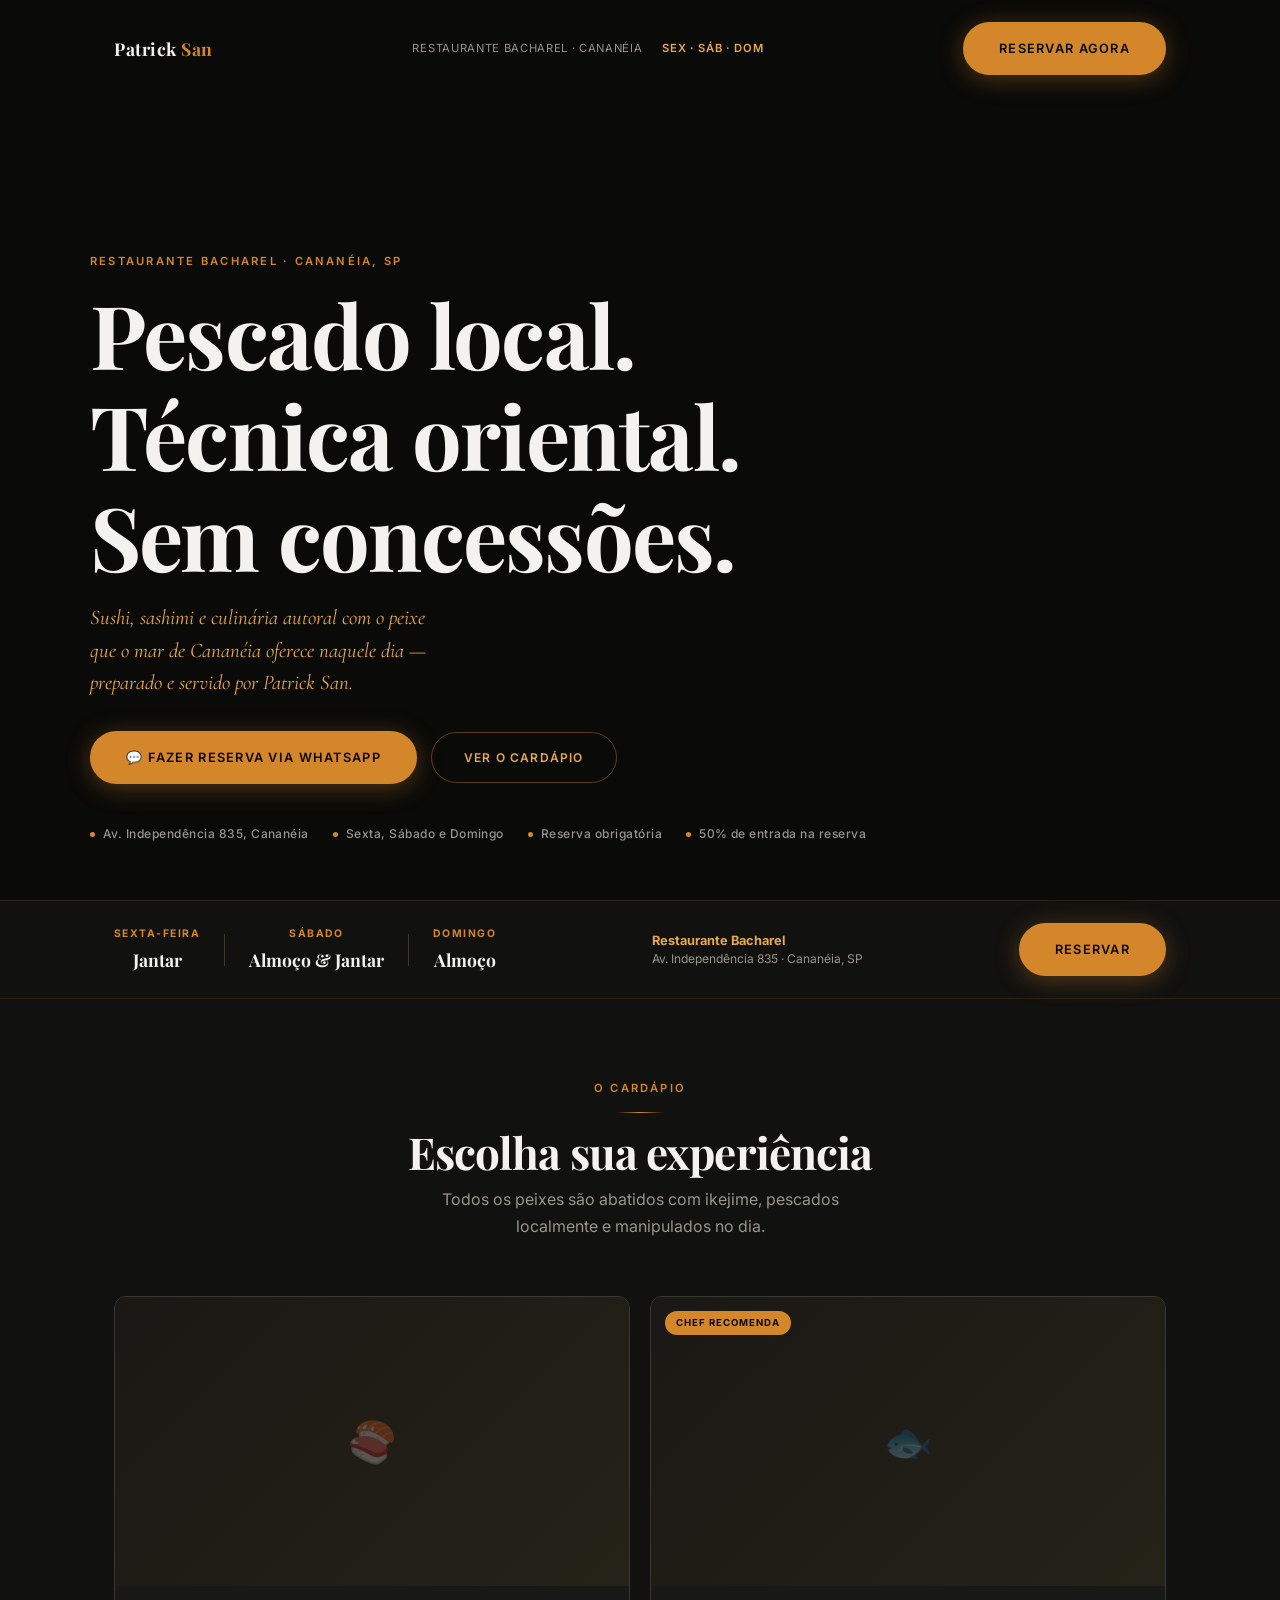
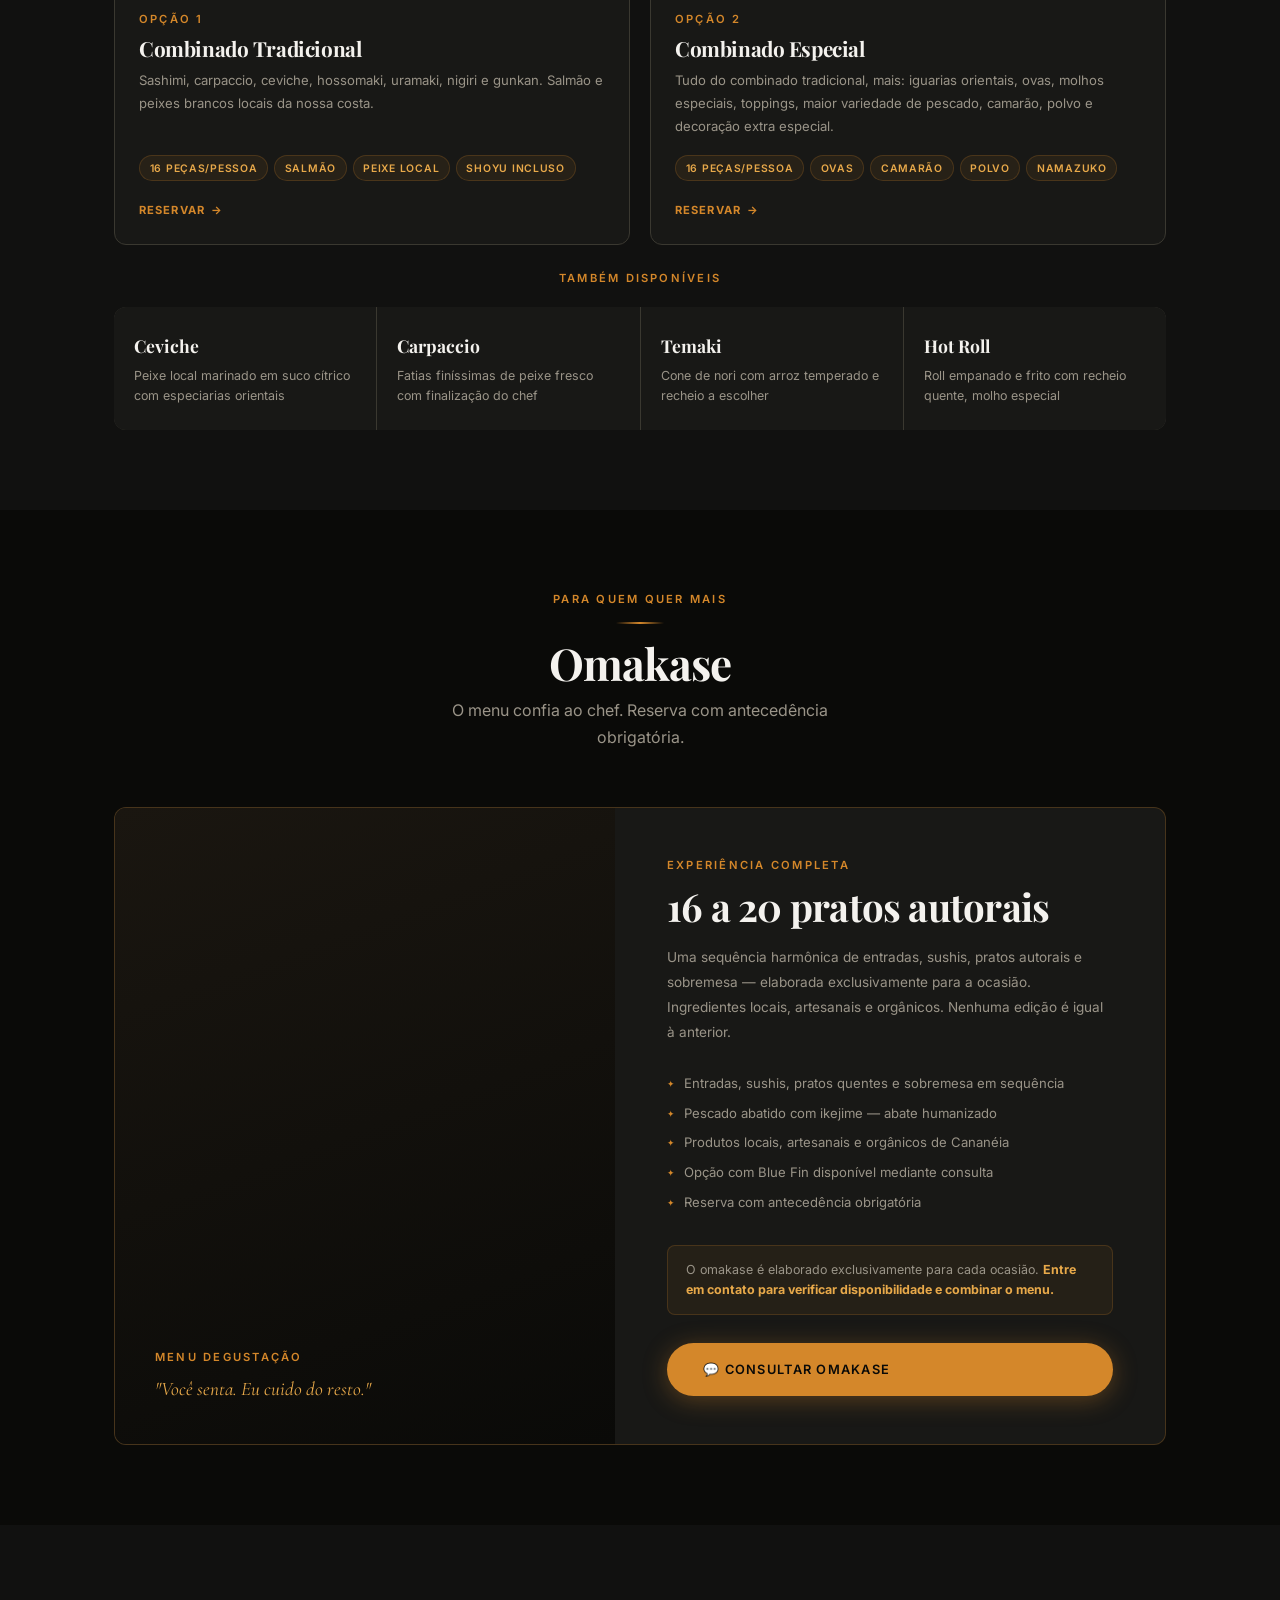
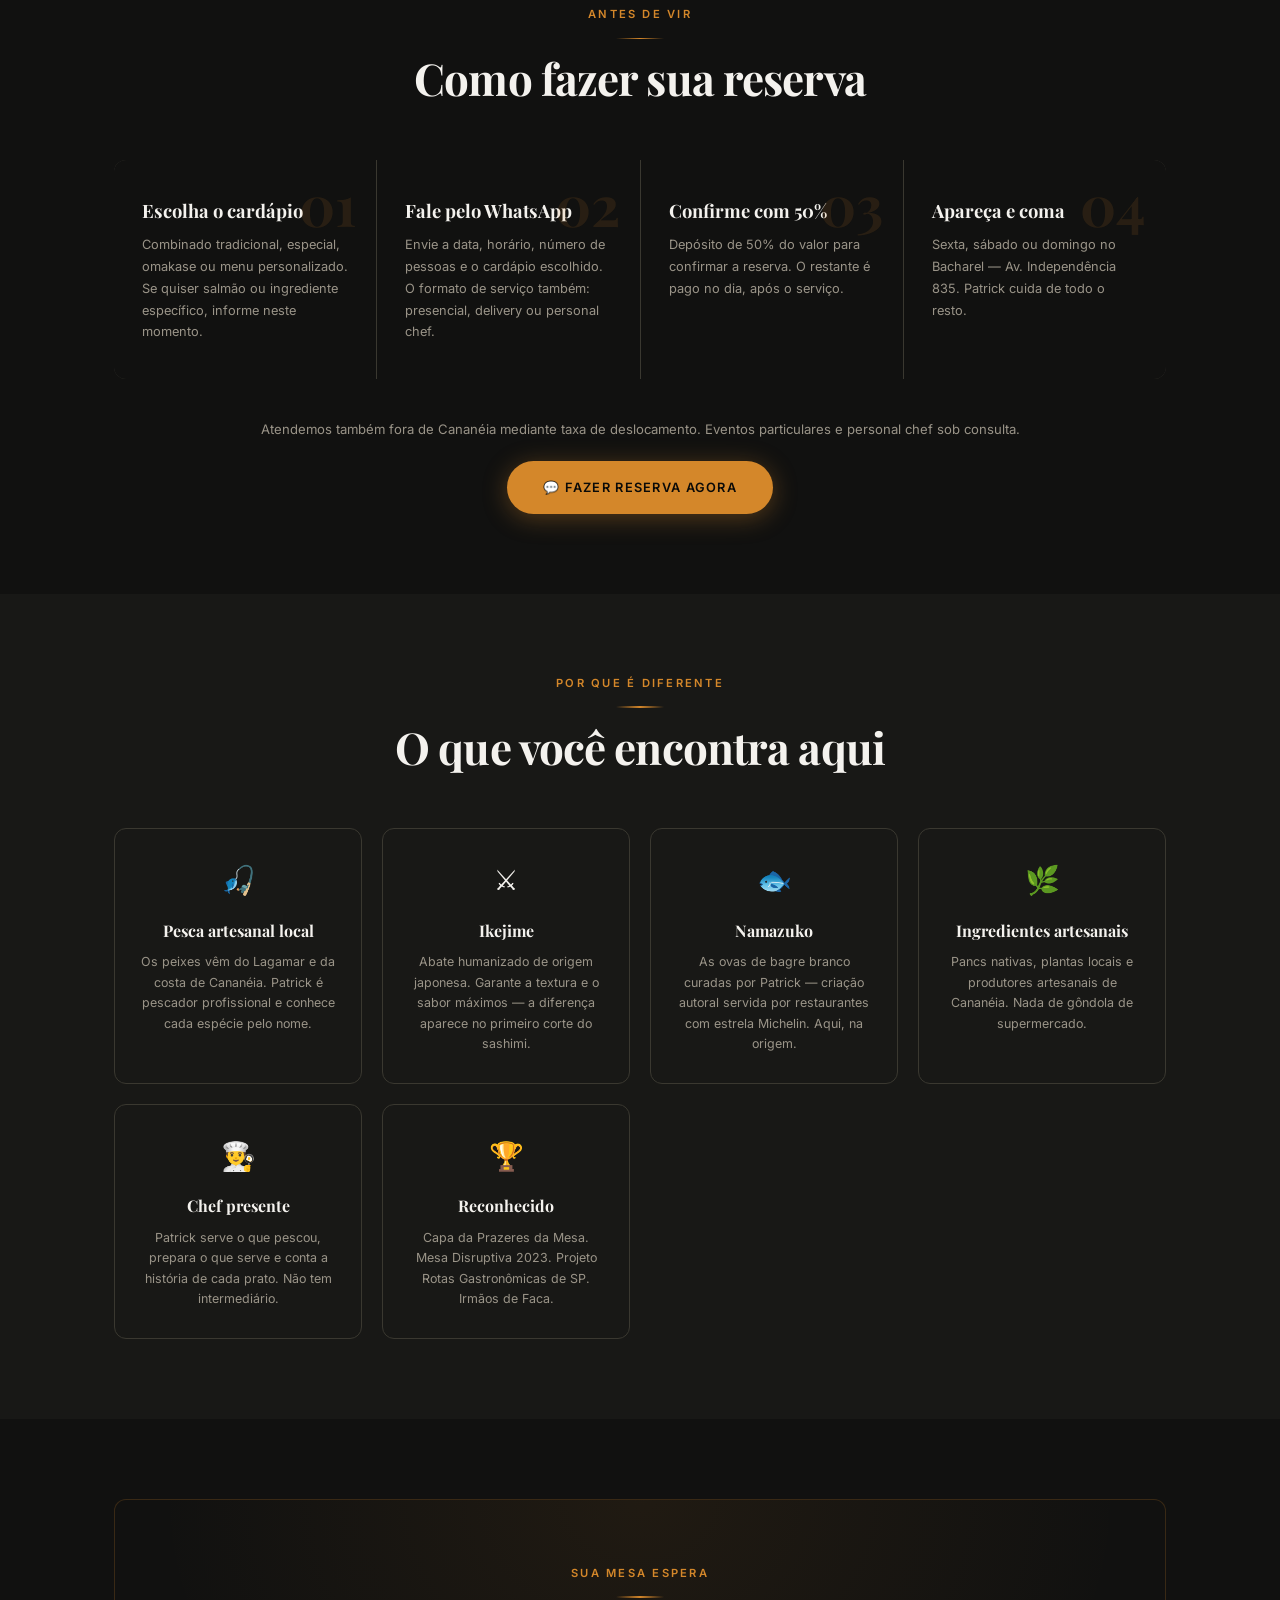
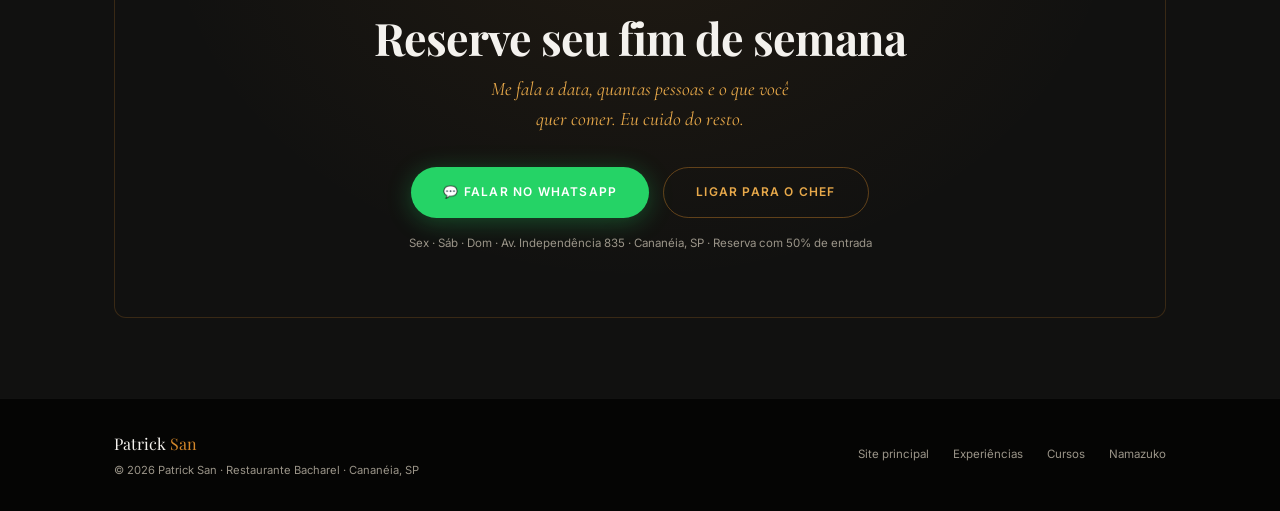
==== patrick-landing-pages/reservas/index.html @ e488ebfc "Add files via upload" ====
<!DOCTYPE html>
<html lang="pt-BR">
<head>
  <meta charset="UTF-8">
  <meta name="viewport" content="width=device-width, initial-scale=1.0">
  <title>Reservas — Patrick San · Restaurante Bacharel · Cananéia</title>
  <meta name="description" content="Reserve sua mesa com Patrick San no Restaurante Bacharel em Cananéia. Culinária oriental com pescado local, ikejime e ingredientes artesanais. Sex, Sáb e Dom.">
  <link rel="canonical" href="https://patricksan.com.br/reservas/">
  <meta property="og:title" content="Reservas — Patrick San · Restaurante Bacharel">
  <meta property="og:description" content="Sexta, sábado e domingo no Bacharel. Sushi, sashimi, omakase e culinária oriental com pescado local de Cananéia.">
  <meta property="og:image" content="../shared/assets/images/og/reservas-og.jpg">
  <meta property="og:url" content="https://patricksan.com.br/reservas/">
  <link rel="preconnect" href="https://fonts.googleapis.com">
  <link rel="preconnect" href="https://fonts.gstatic.com" crossorigin>
  <link href="https://fonts.googleapis.com/css2?family=Cormorant+Garamond:ital,wght@0,400;0,600;1,400;1,600&family=Inter:wght@400;500;600&family=Playfair+Display:ital,wght@0,700;1,700&display=swap" rel="stylesheet">

  <style>
    /* ── PALETA NOVA ─────────────────────────────────────────────────────
       Inspirada nas fotos do Mesa Disruptiva e das Namazuko iluminadas:
       Fundo: preto profundo  #0a0a08
       Superfície: cinza muito escuro  #111110
       Âmbar quente: #d4872a  (tom das ovas iluminadas)
       Âmbar claro: #e8a94a
       Branco frio: #f4f2ee   (tom dos pratos de sashimi)
       Cinza texto: #9a9488
    ─────────────────────────────────────────────────────────────────── */

    :root {
      --preto:       #0a0a08;
      --superficie:  #111110;
      --superficie2: #181816;
      --ambar:       #d4872a;
      --ambar-claro: #e8a94a;
      --ambar-suave: rgba(212,135,42,.12);
      --branco:      #f4f2ee;
      --cinza:       #9a9488;
      --cinza-escuro: #3a3830;
      --fonte-titulo: 'Playfair Display', Georgia, serif;
      --fonte-corpo:  'Inter', system-ui, sans-serif;
      --fonte-detalhe:'Cormorant Garamond', Georgia, serif;
      --raio: 12px;
      --trans: 0.22s ease;
    }

    *, *::before, *::after { box-sizing: border-box; margin: 0; padding: 0; }
    html { scroll-behavior: smooth; }
    body {
      font-family: var(--fonte-corpo);
      background: var(--preto);
      color: var(--branco);
      line-height: 1.65;
      overflow-x: hidden;
    }
    img { display: block; max-width: 100%; }
    a { color: inherit; text-decoration: none; }
    ul { list-style: none; }

    /* ── TIPOGRAFIA ──────────────────────────────────────────────────── */
    h1, h2, h3 {
      font-family: var(--fonte-titulo);
      font-weight: 700;
      line-height: 1.15;
      letter-spacing: -.02em;
    }
    .overline {
      font-size: .7rem;
      font-weight: 600;
      letter-spacing: .2em;
      text-transform: uppercase;
      color: var(--ambar);
    }
    .detalhe-italico {
      font-family: var(--fonte-detalhe);
      font-style: italic;
      color: var(--ambar-claro);
    }

    /* ── CONTAINER ───────────────────────────────────────────────────── */
    .container {
      width: 100%;
      max-width: 1100px;
      margin-inline: auto;
      padding-inline: 1.5rem;
    }
    .container--estreito { max-width: 720px; }

    /* ── BOTÕES ──────────────────────────────────────────────────────── */
    .btn {
      display: inline-flex;
      align-items: center;
      gap: .5rem;
      padding: .9rem 2rem;
      border-radius: 999px;
      font-family: var(--fonte-corpo);
      font-size: .75rem;
      font-weight: 600;
      letter-spacing: .1em;
      text-transform: uppercase;
      cursor: pointer;
      border: none;
      transition: transform var(--trans), box-shadow var(--trans), background var(--trans);
    }
    .btn:hover { transform: translateY(-2px); }

    .btn--reservar {
      background: var(--ambar);
      color: var(--preto);
      box-shadow: 0 4px 24px rgba(212,135,42,.35);
      font-size: .8rem;
      padding: 1rem 2.25rem;
    }
    .btn--reservar:hover {
      background: var(--ambar-claro);
      box-shadow: 0 6px 32px rgba(212,135,42,.5);
    }

    .btn--fantasma {
      border: 1.5px solid rgba(212,135,42,.4);
      color: var(--ambar-claro);
    }
    .btn--fantasma:hover {
      border-color: var(--ambar);
      background: var(--ambar-suave);
    }

    .btn--wa {
      background: #25D366;
      color: #fff;
      box-shadow: 0 4px 24px rgba(37,211,102,.3);
    }
    .btn--wa:hover { background: #1fbd5a; }

    /* ── DIVISOR ─────────────────────────────────────────────────────── */
    .divisor {
      width: 48px; height: 1.5px;
      background: linear-gradient(90deg, transparent, var(--ambar), transparent);
      margin: .875rem auto;
    }
    .divisor--esq { margin-left: 0; }

    /* ── NAV ─────────────────────────────────────────────────────────── */
    .nav {
      position: absolute; top: 0; left: 0; right: 0;
      z-index: 10; padding: 1.375rem 0;
    }
    .nav__inner {
      display: flex; align-items: center; justify-content: space-between;
    }
    .nav__logo {
      font-family: var(--fonte-titulo);
      font-size: 1.1rem; font-weight: 700;
      letter-spacing: .03em; color: var(--branco);
    }
    .nav__logo span { color: var(--ambar); }
    .nav__info {
      font-size: .7rem; color: var(--cinza);
      letter-spacing: .06em; text-transform: uppercase;
      display: flex; align-items: center; gap: 1.25rem;
    }
    .nav__info strong { color: var(--ambar-claro); font-weight: 600; }

    /* ── HERO ────────────────────────────────────────────────────────── */
    .hero {
      position: relative;
      min-height: 100svh;
      display: flex; flex-direction: column; justify-content: flex-end;
      overflow: hidden;
    }
    .hero__bg {
      position: absolute; inset: 0;
      background: var(--preto);
    }
    .hero__bg img {
      width: 100%; height: 100%;
      object-fit: cover; opacity: .5;
    }
    .hero__bg::after {
      content: '';
      position: absolute; inset: 0;
      background: linear-gradient(
        to top,
        rgba(10,10,8,.97) 0%,
        rgba(10,10,8,.55) 50%,
        rgba(10,10,8,.2) 100%
      );
    }
    .hero__conteudo {
      position: relative; z-index: 1;
      padding: 8rem 0 3.5rem;
    }
    .hero__titulo {
      font-size: clamp(2.75rem, 7vw, 5.5rem);
      margin: .75rem 0 1rem;
      max-width: 13ch;
    }
    .hero__sub {
      font-size: clamp(1rem, 2vw, 1.3rem);
      font-family: var(--fonte-detalhe);
      font-style: italic;
      color: var(--ambar-claro);
      max-width: 38ch;
      line-height: 1.55;
      margin-bottom: 2rem;
    }
    .hero__ctas {
      display: flex; flex-wrap: wrap; gap: .875rem; align-items: center;
      margin-bottom: 2.5rem;
    }
    .hero__onde {
      display: flex; flex-wrap: wrap; gap: 1.5rem;
    }
    .hero__onde-item {
      display: flex; align-items: center; gap: .5rem;
      font-size: .75rem; color: rgba(244,242,238,.6);
      font-weight: 500; letter-spacing: .04em;
    }
    .hero__onde-item::before {
      content: '';
      width: 5px; height: 5px; border-radius: 50%;
      background: var(--ambar); flex-shrink: 0;
    }

    /* ── FAIXA HORÁRIO ───────────────────────────────────────────────── */
    .faixa-horario {
      background: var(--superficie);
      border-top: 1px solid rgba(212,135,42,.15);
      border-bottom: 1px solid rgba(212,135,42,.15);
      padding: 1.375rem 0;
    }
    .faixa-horario__inner {
      display: flex; align-items: center;
      justify-content: space-between; flex-wrap: wrap; gap: 1rem;
    }
    .horario-grupo {
      display: flex; align-items: center; gap: 1.5rem; flex-wrap: wrap;
    }
    .horario-item {
      text-align: center;
    }
    .horario-item__dia {
      font-size: .65rem; font-weight: 700; letter-spacing: .14em;
      text-transform: uppercase; color: var(--ambar); margin-bottom: .2rem;
    }
    .horario-item__hora {
      font-family: var(--fonte-titulo);
      font-size: 1.1rem; font-weight: 700; color: var(--branco);
    }
    .horario-sep { width: 1px; height: 32px; background: var(--cinza-escuro); }
    .faixa-horario__end {
      font-size: .75rem; color: var(--cinza); line-height: 1.5;
    }
    .faixa-horario__end strong { color: var(--ambar-claro); display: block; font-size: .8rem; }

    /* ── SEÇÃO ───────────────────────────────────────────────────────── */
    .secao { padding-block: 5rem; }
    .secao--superficie { background: var(--superficie); }
    .secao--superficie2 { background: var(--superficie2); }
    .secao__cabecalho { text-align: center; margin-bottom: 3.5rem; }
    .secao__titulo { font-size: clamp(1.75rem, 3.5vw, 2.75rem); margin-bottom: .5rem; }
    .secao__sub { font-size: 1rem; color: var(--cinza); max-width: 460px; margin-inline: auto; line-height: 1.7; }

    /* ── CARDÁPIO — CARDS ────────────────────────────────────────────── */
    .cardapio-grid {
      display: grid;
      grid-template-columns: repeat(auto-fit, minmax(280px, 1fr));
      gap: 1.25rem;
    }
    .prato-card {
      background: var(--superficie2);
      border: 1px solid var(--cinza-escuro);
      border-radius: var(--raio);
      overflow: hidden;
      transition: border-color var(--trans), transform var(--trans);
      display: flex; flex-direction: column;
    }
    .prato-card:hover {
      border-color: rgba(212,135,42,.4);
      transform: translateY(-3px);
    }
    .prato-card--destaque {
      border-color: rgba(212,135,42,.35);
      background: rgba(212,135,42,.04);
      grid-column: span 2;
    }
    .prato-card__img {
      aspect-ratio: 16/9; overflow: hidden;
      background: linear-gradient(135deg, #1a1814, #252218);
      display: flex; align-items: center; justify-content: center;
      position: relative;
    }
    .prato-card__img img {
      width: 100%; height: 100%; object-fit: cover;
      transition: transform .6s ease;
    }
    .prato-card:hover .prato-card__img img { transform: scale(1.05); }
    .prato-card__img-placeholder {
      width: 100%; height: 100%;
      display: flex; align-items: center; justify-content: center;
      font-size: 2.5rem; opacity: .25;
    }
    .prato-card__badge {
      position: absolute; top: .875rem; left: .875rem;
      background: var(--ambar); color: var(--preto);
      font-size: .6rem; font-weight: 700; letter-spacing: .1em;
      text-transform: uppercase; padding: .25rem .7rem;
      border-radius: 999px;
    }
    .prato-card__corpo { padding: 1.5rem; flex: 1; display: flex; flex-direction: column; }
    .prato-card__titulo {
      font-family: var(--fonte-titulo);
      font-size: 1.3rem; margin-bottom: .5rem;
    }
    .prato-card__desc {
      font-size: .82rem; color: var(--cinza);
      line-height: 1.75; margin-bottom: 1.125rem; flex: 1;
    }
    .prato-card__itens {
      display: flex; flex-wrap: wrap; gap: .375rem; margin-bottom: 1.25rem;
    }
    .item-tag {
      font-size: .65rem; font-weight: 600; letter-spacing: .07em;
      text-transform: uppercase; padding: .2rem .6rem;
      border-radius: 999px;
      background: rgba(212,135,42,.08);
      border: 1px solid rgba(212,135,42,.2);
      color: var(--ambar-claro);
    }
    .prato-card__reservar {
      display: inline-flex; align-items: center; gap: .375rem;
      font-size: .7rem; font-weight: 700; letter-spacing: .1em;
      text-transform: uppercase; color: var(--ambar);
      transition: gap var(--trans);
    }
    .prato-card__reservar:hover { gap: .625rem; }
    .prato-card__reservar::after { content: '→'; }

    /* ── ITENS AVULSOS ───────────────────────────────────────────────── */
    .avulsos-grid {
      display: grid;
      grid-template-columns: repeat(auto-fit, minmax(200px, 1fr));
      gap: 1px;
      background: var(--cinza-escuro);
      border-radius: var(--raio); overflow: hidden;
    }
    .avulso-item {
      background: var(--superficie2);
      padding: 1.5rem 1.25rem;
      transition: background var(--trans);
    }
    .avulso-item:hover { background: rgba(212,135,42,.05); }
    .avulso-item__nome {
      font-family: var(--fonte-titulo);
      font-size: 1.1rem; margin-bottom: .375rem;
    }
    .avulso-item__desc { font-size: .78rem; color: var(--cinza); line-height: 1.6; }

    /* ── OMAKASE DESTAQUE ────────────────────────────────────────────── */
    .omakase-bloco {
      background: var(--superficie2);
      border: 1px solid rgba(212,135,42,.25);
      border-radius: var(--raio);
      overflow: hidden;
      display: grid;
      grid-template-columns: 1fr 1.1fr;
    }
    .omakase-visual {
      min-height: 480px;
      background: linear-gradient(160deg, #1a1610, #0a0a08);
      position: relative;
      display: flex; flex-direction: column; justify-content: flex-end;
      padding: 2.5rem;
    }
    .omakase-visual img {
      position: absolute; inset: 0;
      width: 100%; height: 100%; object-fit: cover; opacity: .55;
    }
    .omakase-visual__texto { position: relative; z-index: 1; }
    .omakase-visual__frase {
      font-family: var(--fonte-detalhe);
      font-style: italic; font-size: 1.2rem;
      color: var(--ambar-claro); line-height: 1.55;
    }
    .omakase-corpo { padding: 3rem 3.25rem; display: flex; flex-direction: column; justify-content: center; }
    .omakase-titulo { font-size: clamp(1.75rem, 3vw, 2.5rem); margin-bottom: 1rem; }
    .omakase-desc { font-size: .85rem; color: var(--cinza); line-height: 1.85; margin-bottom: 1.75rem; }
    .omakase-itens {
      display: flex; flex-direction: column; gap: .5rem; margin-bottom: 2rem;
    }
    .omakase-item {
      display: flex; align-items: flex-start; gap: .625rem;
      font-size: .82rem; color: var(--cinza);
    }
    .omakase-item::before {
      content: '✦'; color: var(--ambar); flex-shrink: 0;
      font-size: .55rem; margin-top: 4px;
    }
    .omakase-aviso {
      background: rgba(212,135,42,.07);
      border: 1px solid rgba(212,135,42,.2);
      border-radius: 8px; padding: .875rem 1.125rem;
      font-size: .78rem; color: var(--cinza); line-height: 1.6;
      margin-bottom: 1.75rem;
    }
    .omakase-aviso strong { color: var(--ambar-claro); }

    /* ── COMO FUNCIONA ───────────────────────────────────────────────── */
    .steps {
      display: grid;
      grid-template-columns: repeat(auto-fit, minmax(220px, 1fr));
      gap: 1px;
      background: var(--cinza-escuro);
      border-radius: var(--raio); overflow: hidden;
    }
    .step {
      background: var(--superficie);
      padding: 2.25rem 1.75rem;
      position: relative;
    }
    .step__num {
      font-family: var(--fonte-titulo);
      font-size: 3.5rem; font-weight: 700;
      color: rgba(212,135,42,.12); line-height: 1;
      position: absolute; top: 1rem; right: 1.25rem;
    }
    .step__titulo {
      font-family: var(--fonte-titulo);
      font-size: 1.15rem; margin-bottom: .5rem;
    }
    .step__desc { font-size: .8rem; color: var(--cinza); line-height: 1.7; }

    /* ── DIFERENCIAIS ────────────────────────────────────────────────── */
    .diferenciais {
      display: grid;
      grid-template-columns: repeat(auto-fit, minmax(200px, 1fr));
      gap: 1.25rem;
    }
    .diferencial {
      padding: 1.75rem 1.5rem;
      background: var(--superficie2);
      border: 1px solid var(--cinza-escuro);
      border-radius: var(--raio);
      text-align: center;
      transition: border-color var(--trans), transform var(--trans);
    }
    .diferencial:hover { border-color: rgba(212,135,42,.3); transform: translateY(-2px); }
    .diferencial__icone { font-size: 1.75rem; margin-bottom: .875rem; }
    .diferencial__titulo { font-family: var(--fonte-titulo); font-size: 1rem; margin-bottom: .5rem; }
    .diferencial__desc { font-size: .78rem; color: var(--cinza); line-height: 1.65; }

    /* ── CTA FINAL ───────────────────────────────────────────────────── */
    .cta-bloco {
      background: var(--superficie);
      border: 1px solid rgba(212,135,42,.2);
      border-radius: var(--raio);
      padding: 4rem 3rem; text-align: center;
      position: relative; overflow: hidden;
    }
    .cta-bloco::before {
      content: '';
      position: absolute; inset: 0;
      background: radial-gradient(ellipse at 50% 0%, rgba(212,135,42,.08), transparent 65%);
      pointer-events: none;
    }
    .cta-bloco__inner { position: relative; z-index: 1; }
    .cta-bloco__titulo { font-size: clamp(1.75rem, 3.5vw, 3rem); margin-bottom: .75rem; }
    .cta-bloco__sub {
      font-family: var(--fonte-detalhe); font-style: italic;
      font-size: 1.2rem; color: var(--ambar-claro);
      margin-bottom: 2rem; line-height: 1.55; max-width: 40ch; margin-inline: auto;
    }
    .cta-bloco__acoes { display: flex; gap: .875rem; justify-content: center; flex-wrap: wrap; }
    .cta-bloco__nota { font-size: .72rem; color: var(--cinza); margin-top: 1rem; }

    /* ── FOOTER ──────────────────────────────────────────────────────── */
    .footer {
      background: #050504;
      border-top: 1px solid rgba(255,255,255,.05);
      padding: 2rem 0;
    }
    .footer__inner {
      display: flex; flex-wrap: wrap; gap: 1.25rem;
      justify-content: space-between; align-items: center;
    }
    .footer__marca { font-family: var(--fonte-titulo); font-size: 1rem; }
    .footer__marca span { color: var(--ambar); }
    .footer__copy { font-size: .7rem; color: var(--cinza); margin-top: .25rem; }
    .footer__links { display: flex; gap: 1.5rem; }
    .footer__links a { font-size: .72rem; color: var(--cinza); transition: color var(--trans); }
    .footer__links a:hover { color: var(--ambar-claro); }

    /* ── REVEAL ──────────────────────────────────────────────────────── */
    .reveal {
      opacity: 0; transform: translateY(28px);
      transition: opacity .65s ease, transform .65s ease;
    }
    .reveal.visivel { opacity: 1; transform: translateY(0); }
    @media (prefers-reduced-motion: reduce) {
      .reveal { opacity: 1; transform: none; transition: none; }
    }

    /* ── RESPONSIVO ──────────────────────────────────────────────────── */
    @media (max-width: 900px) {
      .omakase-bloco { grid-template-columns: 1fr; }
      .omakase-visual { min-height: 260px; }
      .omakase-corpo { padding: 2rem 1.5rem; }
      .prato-card--destaque { grid-column: span 1; }
      .nav__info { display: none; }
    }
    @media (max-width: 600px) {
      .secao { padding-block: 3.5rem; }
      .hero__conteudo { padding-top: 6rem; }
      .cta-bloco { padding: 2.5rem 1.5rem; }
    }
  </style>
</head>
<body>

  <!-- NAV -->
  <header>
    <nav class="nav">
      <div class="container">
        <div class="nav__inner">
          <a href="https://patricksan.com.br" class="nav__logo">
            Patrick <span>San</span>
          </a>
          <div class="nav__info">
            <span>Restaurante Bacharel · Cananéia</span>
            <strong>Sex · Sáb · Dom</strong>
          </div>
          <a href="https://wa.me/5513981035704?text=Olá%20Patrick%2C%20quero%20fazer%20uma%20reserva%20no%20Bacharel"
             class="btn btn--reservar" target="_blank" rel="noopener">
            Reservar agora
          </a>
        </div>
      </div>
    </nav>
  </header>

  <main>

    <!-- ══ HERO ════════════════════════════════════════════════════════ -->
    <section class="hero">
      <div class="hero__bg">
        <!--
          FOTO HERO: foto mais impactante da bandeja/ilha decorada
          ou Patrick servindo — fundo escuro, composição horizontal
          Nome: reservas-hero.jpg
        -->
        <img src="../shared/assets/images/reservas-hero.jpg"
             alt="Patrick San — culinária oriental com pescado local de Cananéia"
             loading="eager" onerror="this.style.display='none'">
      </div>
      <div class="hero__conteudo container">
        <p class="overline">Restaurante Bacharel · Cananéia, SP</p>
        <h1 class="hero__titulo">Pescado local.<br>Técnica oriental.<br>Sem concessões.</h1>
        <p class="hero__sub">Sushi, sashimi e culinária autoral com o peixe que o mar de Cananéia oferece naquele dia — preparado e servido por Patrick San.</p>
        <div class="hero__ctas">
          <a href="https://wa.me/5513981035704?text=Olá%20Patrick%2C%20quero%20fazer%20uma%20reserva%20no%20Bacharel%20para%20o%20fim%20de%20semana"
             class="btn btn--reservar" target="_blank" rel="noopener">
            💬 Fazer reserva via WhatsApp
          </a>
          <a href="#cardapio" class="btn btn--fantasma">Ver o cardápio</a>
        </div>
        <div class="hero__onde">
          <span class="hero__onde-item">Av. Independência 835, Cananéia</span>
          <span class="hero__onde-item">Sexta, Sábado e Domingo</span>
          <span class="hero__onde-item">Reserva obrigatória</span>
          <span class="hero__onde-item">50% de entrada na reserva</span>
        </div>
      </div>
    </section>

    <!-- ══ FAIXA HORÁRIO ════════════════════════════════════════════════ -->
    <div class="faixa-horario">
      <div class="container">
        <div class="faixa-horario__inner">
          <div class="horario-grupo">
            <div class="horario-item">
              <p class="horario-item__dia">Sexta-feira</p>
              <p class="horario-item__hora">Jantar</p>
            </div>
            <div class="horario-sep"></div>
            <div class="horario-item">
              <p class="horario-item__dia">Sábado</p>
              <p class="horario-item__hora">Almoço & Jantar</p>
            </div>
            <div class="horario-sep"></div>
            <div class="horario-item">
              <p class="horario-item__dia">Domingo</p>
              <p class="horario-item__hora">Almoço</p>
            </div>
          </div>
          <div class="faixa-horario__end">
            <strong>Restaurante Bacharel</strong>
            Av. Independência 835 · Cananéia, SP
          </div>
          <a href="https://wa.me/5513981035704?text=Quero%20reservar%20uma%20mesa%20no%20Bacharel"
             class="btn btn--reservar" target="_blank" rel="noopener" style="flex-shrink:0">
            Reservar
          </a>
        </div>
      </div>
    </div>

    <!-- ══ CARDÁPIO ═════════════════════════════════════════════════════ -->
    <section class="secao secao--superficie" id="cardapio">
      <div class="container">
        <div class="secao__cabecalho reveal">
          <p class="overline">O cardápio</p>
          <div class="divisor"></div>
          <h2 class="secao__titulo">Escolha sua experiência</h2>
          <p class="secao__sub">Todos os peixes são abatidos com ikejime, pescados localmente e manipulados no dia.</p>
        </div>

        <div class="cardapio-grid">

          <!-- COMBO TRADICIONAL -->
          <article class="prato-card reveal">
            <div class="prato-card__img">
              <!--
                FOTO: combo-tradicional.jpg
                Sugestão: ilha de sushi colorida, variedade
              -->
              <img src="../shared/assets/images/combo-tradicional.jpg"
                   alt="Combo tradicional de sushi e sashimi" loading="lazy"
                   onerror="this.style.display='none'">
              <div class="prato-card__img-placeholder">🍣</div>
            </div>
            <div class="prato-card__corpo">
              <p class="overline" style="margin-bottom:.5rem">Opção 1</p>
              <h3 class="prato-card__titulo">Combinado Tradicional</h3>
              <p class="prato-card__desc">Sashimi, carpaccio, ceviche, hossomaki, uramaki, nigiri e gunkan. Salmão e peixes brancos locais da nossa costa.</p>
              <div class="prato-card__itens">
                <span class="item-tag">16 peças/pessoa</span>
                <span class="item-tag">Salmão</span>
                <span class="item-tag">Peixe local</span>
                <span class="item-tag">Shoyu incluso</span>
              </div>
              <a href="https://wa.me/5513981035704?text=Quero%20reservar%20o%20Combinado%20Tradicional"
                 class="prato-card__reservar" target="_blank" rel="noopener">Reservar</a>
            </div>
          </article>

          <!-- COMBO ESPECIAL -->
          <article class="prato-card reveal">
            <div class="prato-card__img">
              <!--
                FOTO: combo-especial.jpg
                Sugestão: ilha decorada com flores, Namazuko visível, mais elaborada
              -->
              <img src="../shared/assets/images/combo-especial.jpg"
                   alt="Combo especial — recomendação do chef Patrick San" loading="lazy"
                   onerror="this.style.display='none'">
              <div class="prato-card__img-placeholder">🐟</div>
              <span class="prato-card__badge">Chef recomenda</span>
            </div>
            <div class="prato-card__corpo">
              <p class="overline" style="margin-bottom:.5rem">Opção 2</p>
              <h3 class="prato-card__titulo">Combinado Especial</h3>
              <p class="prato-card__desc">Tudo do combinado tradicional, mais: iguarias orientais, ovas, molhos especiais, toppings, maior variedade de pescado, camarão, polvo e decoração extra especial.</p>
              <div class="prato-card__itens">
                <span class="item-tag">16 peças/pessoa</span>
                <span class="item-tag">Ovas</span>
                <span class="item-tag">Camarão</span>
                <span class="item-tag">Polvo</span>
                <span class="item-tag">Namazuko</span>
              </div>
              <a href="https://wa.me/5513981035704?text=Quero%20reservar%20o%20Combinado%20Especial"
                 class="prato-card__reservar" target="_blank" rel="noopener">Reservar</a>
            </div>
          </article>

        </div>

        <!-- AVULSOS -->
        <div style="margin-top:1.5rem" class="reveal">
          <p class="overline" style="margin-bottom:1.25rem;text-align:center">Também disponíveis</p>
          <div class="avulsos-grid">
            <div class="avulso-item">
              <h4 class="avulso-item__nome">Ceviche</h4>
              <p class="avulso-item__desc">Peixe local marinado em suco cítrico com especiarias orientais</p>
            </div>
            <div class="avulso-item">
              <h4 class="avulso-item__nome">Carpaccio</h4>
              <p class="avulso-item__desc">Fatias finíssimas de peixe fresco com finalização do chef</p>
            </div>
            <div class="avulso-item">
              <h4 class="avulso-item__nome">Temaki</h4>
              <p class="avulso-item__desc">Cone de nori com arroz temperado e recheio a escolher</p>
            </div>
            <div class="avulso-item">
              <h4 class="avulso-item__nome">Hot Roll</h4>
              <p class="avulso-item__desc">Roll empanado e frito com recheio quente, molho especial</p>
            </div>
          </div>
        </div>

      </div>
    </section>

    <!-- ══ OMAKASE ══════════════════════════════════════════════════════ -->
    <section class="secao" id="omakase">
      <div class="container">
        <div class="secao__cabecalho reveal">
          <p class="overline">Para quem quer mais</p>
          <div class="divisor"></div>
          <h2 class="secao__titulo">Omakase</h2>
          <p class="secao__sub">O menu confia ao chef. Reserva com antecedência obrigatória.</p>
        </div>
        <div class="omakase-bloco reveal">
          <div class="omakase-visual">
            <!--
              FOTO: omakase-visual.jpg
              Sugestão: mesa com sequência de pratos ou prato autoral
              com Namazuko — fundo escuro, iluminação dramática
            -->
            <img src="../shared/assets/images/omakase-visual.jpg"
                 alt="Omakase Patrick San — menu degustação autoral"
                 loading="lazy" onerror="this.style.display='none'">
            <div class="omakase-visual__texto">
              <p class="overline" style="margin-bottom:.5rem">Menu degustação</p>
              <p class="omakase-visual__frase">"Você senta. Eu cuido do resto."</p>
            </div>
          </div>
          <div class="omakase-corpo">
            <p class="overline" style="margin-bottom:.625rem">Experiência completa</p>
            <h3 class="omakase-titulo">16 a 20 pratos autorais</h3>
            <p class="omakase-desc">Uma sequência harmônica de entradas, sushis, pratos autorais e sobremesa — elaborada exclusivamente para a ocasião. Ingredientes locais, artesanais e orgânicos. Nenhuma edição é igual à anterior.</p>
            <div class="omakase-itens">
              <div class="omakase-item">Entradas, sushis, pratos quentes e sobremesa em sequência</div>
              <div class="omakase-item">Pescado abatido com ikejime — abate humanizado</div>
              <div class="omakase-item">Produtos locais, artesanais e orgânicos de Cananéia</div>
              <div class="omakase-item">Opção com Blue Fin disponível mediante consulta</div>
              <div class="omakase-item">Reserva com antecedência obrigatória</div>
            </div>
            <div class="omakase-aviso">
              O omakase é elaborado exclusivamente para cada ocasião. <strong>Entre em contato para verificar disponibilidade e combinar o menu.</strong>
            </div>
            <a href="https://wa.me/5513981035704?text=Olá%20Patrick%2C%20quero%20saber%20sobre%20o%20Omakase%20e%20verificar%20disponibilidade"
               class="btn btn--reservar" target="_blank" rel="noopener">
              💬 Consultar omakase
            </a>
          </div>
        </div>
      </div>
    </section>

    <!-- ══ COMO FUNCIONA ════════════════════════════════════════════════ -->
    <section class="secao secao--superficie" id="como-funciona">
      <div class="container">
        <div class="secao__cabecalho reveal">
          <p class="overline">Antes de vir</p>
          <div class="divisor"></div>
          <h2 class="secao__titulo">Como fazer sua reserva</h2>
        </div>
        <div class="steps reveal">
          <div class="step">
            <span class="step__num">01</span>
            <h4 class="step__titulo">Escolha o cardápio</h4>
            <p class="step__desc">Combinado tradicional, especial, omakase ou menu personalizado. Se quiser salmão ou ingrediente específico, informe neste momento.</p>
          </div>
          <div class="step">
            <span class="step__num">02</span>
            <h4 class="step__titulo">Fale pelo WhatsApp</h4>
            <p class="step__desc">Envie a data, horário, número de pessoas e o cardápio escolhido. O formato de serviço também: presencial, delivery ou personal chef.</p>
          </div>
          <div class="step">
            <span class="step__num">03</span>
            <h4 class="step__titulo">Confirme com 50%</h4>
            <p class="step__desc">Depósito de 50% do valor para confirmar a reserva. O restante é pago no dia, após o serviço.</p>
          </div>
          <div class="step">
            <span class="step__num">04</span>
            <h4 class="step__titulo">Apareça e coma</h4>
            <p class="step__desc">Sexta, sábado ou domingo no Bacharel — Av. Independência 835. Patrick cuida de todo o resto.</p>
          </div>
        </div>
        <div style="text-align:center;margin-top:2.5rem">
          <p style="font-size:.82rem;color:var(--cinza);margin-bottom:1.25rem">
            Atendemos também fora de Cananéia mediante taxa de deslocamento. Eventos particulares e personal chef sob consulta.
          </p>
          <a href="https://wa.me/5513981035704?text=Olá%20Patrick%2C%20quero%20fazer%20uma%20reserva"
             class="btn btn--reservar" target="_blank" rel="noopener">
            💬 Fazer reserva agora
          </a>
        </div>
      </div>
    </section>

    <!-- ══ DIFERENCIAIS ═════════════════════════════════════════════════ -->
    <section class="secao secao--superficie2">
      <div class="container">
        <div class="secao__cabecalho reveal">
          <p class="overline">Por que é diferente</p>
          <div class="divisor"></div>
          <h2 class="secao__titulo">O que você encontra aqui</h2>
        </div>
        <div class="diferenciais reveal">
          <div class="diferencial">
            <div class="diferencial__icone">🎣</div>
            <h4 class="diferencial__titulo">Pesca artesanal local</h4>
            <p class="diferencial__desc">Os peixes vêm do Lagamar e da costa de Cananéia. Patrick é pescador profissional e conhece cada espécie pelo nome.</p>
          </div>
          <div class="diferencial">
            <div class="diferencial__icone">⚔️</div>
            <h4 class="diferencial__titulo">Ikejime</h4>
            <p class="diferencial__desc">Abate humanizado de origem japonesa. Garante a textura e o sabor máximos — a diferença aparece no primeiro corte do sashimi.</p>
          </div>
          <div class="diferencial">
            <div class="diferencial__icone">🐟</div>
            <h4 class="diferencial__titulo">Namazuko</h4>
            <p class="diferencial__desc">As ovas de bagre branco curadas por Patrick — criação autoral servida por restaurantes com estrela Michelin. Aqui, na origem.</p>
          </div>
          <div class="diferencial">
            <div class="diferencial__icone">🌿</div>
            <h4 class="diferencial__titulo">Ingredientes artesanais</h4>
            <p class="diferencial__desc">Pancs nativas, plantas locais e produtores artesanais de Cananéia. Nada de gôndola de supermercado.</p>
          </div>
          <div class="diferencial">
            <div class="diferencial__icone">👨‍🍳</div>
            <h4 class="diferencial__titulo">Chef presente</h4>
            <p class="diferencial__desc">Patrick serve o que pescou, prepara o que serve e conta a história de cada prato. Não tem intermediário.</p>
          </div>
          <div class="diferencial">
            <div class="diferencial__icone">🏆</div>
            <h4 class="diferencial__titulo">Reconhecido</h4>
            <p class="diferencial__desc">Capa da Prazeres da Mesa. Mesa Disruptiva 2023. Projeto Rotas Gastronômicas de SP. Irmãos de Faca.</p>
          </div>
        </div>
      </div>
    </section>

    <!-- ══ CTA FINAL ════════════════════════════════════════════════════ -->
    <section class="secao secao--superficie">
      <div class="container">
        <div class="cta-bloco reveal">
          <div class="cta-bloco__inner">
            <p class="overline" style="margin-bottom:.75rem">Sua mesa espera</p>
            <div class="divisor"></div>
            <h2 class="cta-bloco__titulo">Reserve seu fim de semana</h2>
            <p class="cta-bloco__sub">Me fala a data, quantas pessoas e o que você quer comer. Eu cuido do resto.</p>
            <div class="cta-bloco__acoes">
              <a href="https://wa.me/5513981035704?text=Olá%20Patrick!%20Quero%20fazer%20uma%20reserva%20no%20Bacharel"
                 class="btn btn--wa" target="_blank" rel="noopener">
                💬 Falar no WhatsApp
              </a>
              <a href="tel:+5513981035704" class="btn btn--fantasma">
                Ligar para o chef
              </a>
            </div>
            <p class="cta-bloco__nota">Sex · Sáb · Dom · Av. Independência 835 · Cananéia, SP · Reserva com 50% de entrada</p>
          </div>
        </div>
      </div>
    </section>

  </main>

  <!-- FOOTER -->
  <footer class="footer">
    <div class="container">
      <div class="footer__inner">
        <div>
          <p class="footer__marca">Patrick <span>San</span></p>
          <p class="footer__copy">© <span id="ano"></span> Patrick San · Restaurante Bacharel · Cananéia, SP</p>
        </div>
        <nav class="footer__links">
          <a href="https://patricksan.com.br">Site principal</a>
          <a href="../experiencias-caicairas/">Experiências</a>
          <a href="../cursos-mentorias/">Cursos</a>
          <a href="../namazuko/">Namazuko</a>
        </nav>
      </div>
    </div>
  </footer>

  <script>
    document.getElementById('ano').textContent = new Date().getFullYear();

    const obs = new IntersectionObserver((entries) => {
      entries.forEach(e => {
        if (e.isIntersecting) { e.target.classList.add('visivel'); obs.unobserve(e.target); }
      });
    }, { threshold: 0.1, rootMargin: '0px 0px -40px 0px' });
    document.querySelectorAll('.reveal').forEach(el => obs.observe(el));
  </script>
</body>
</html>
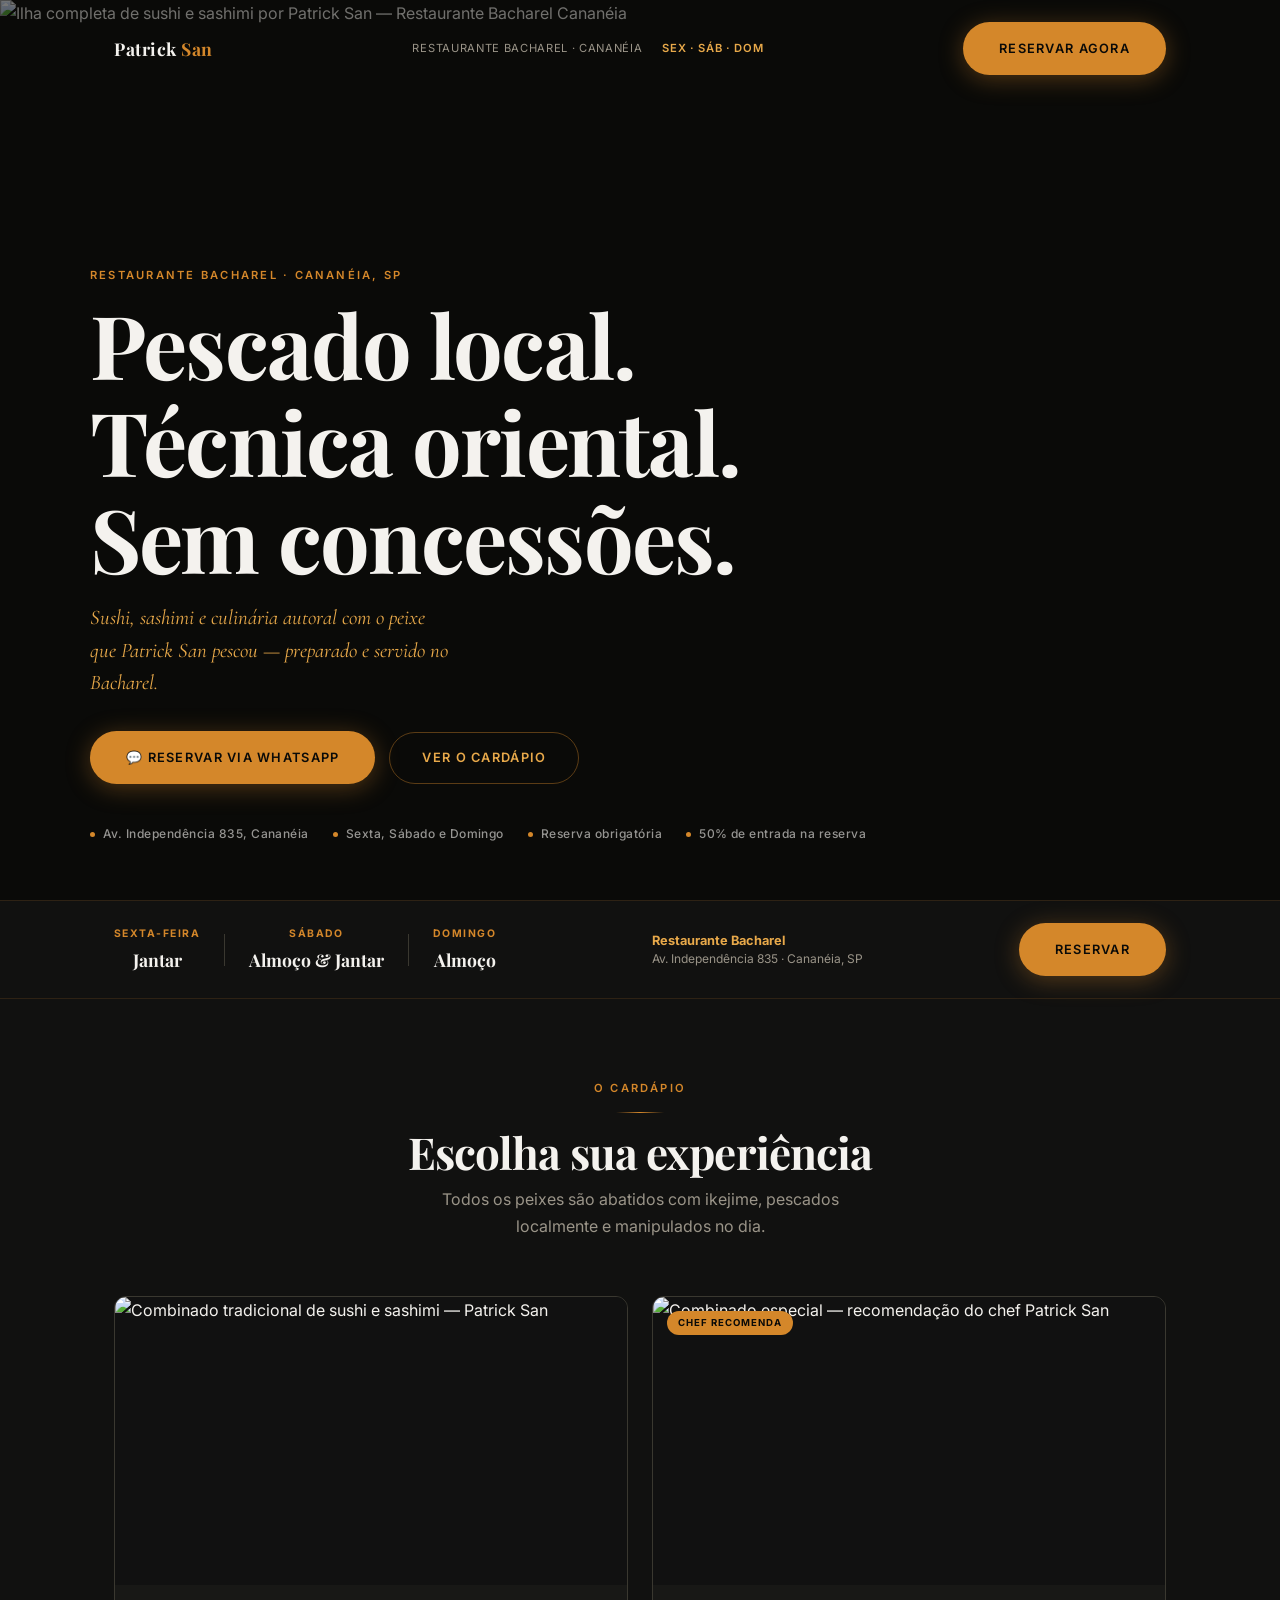
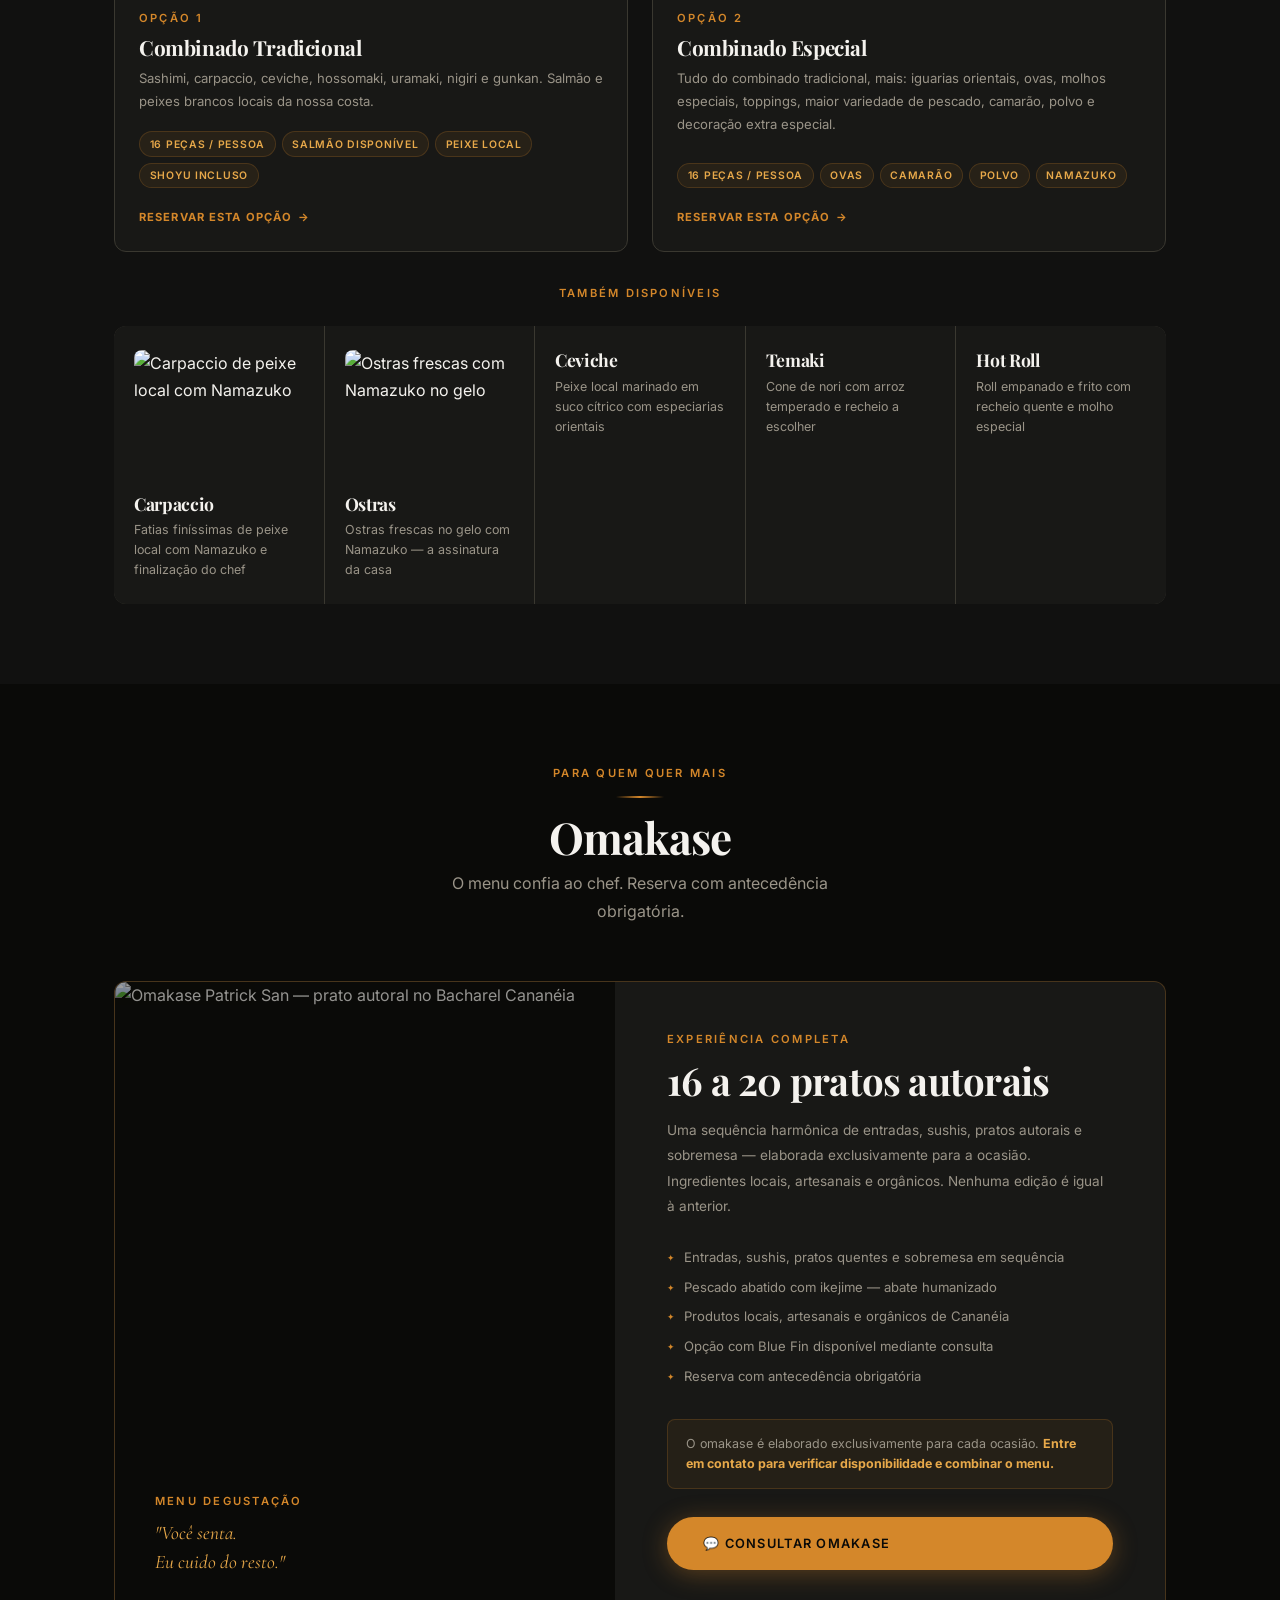
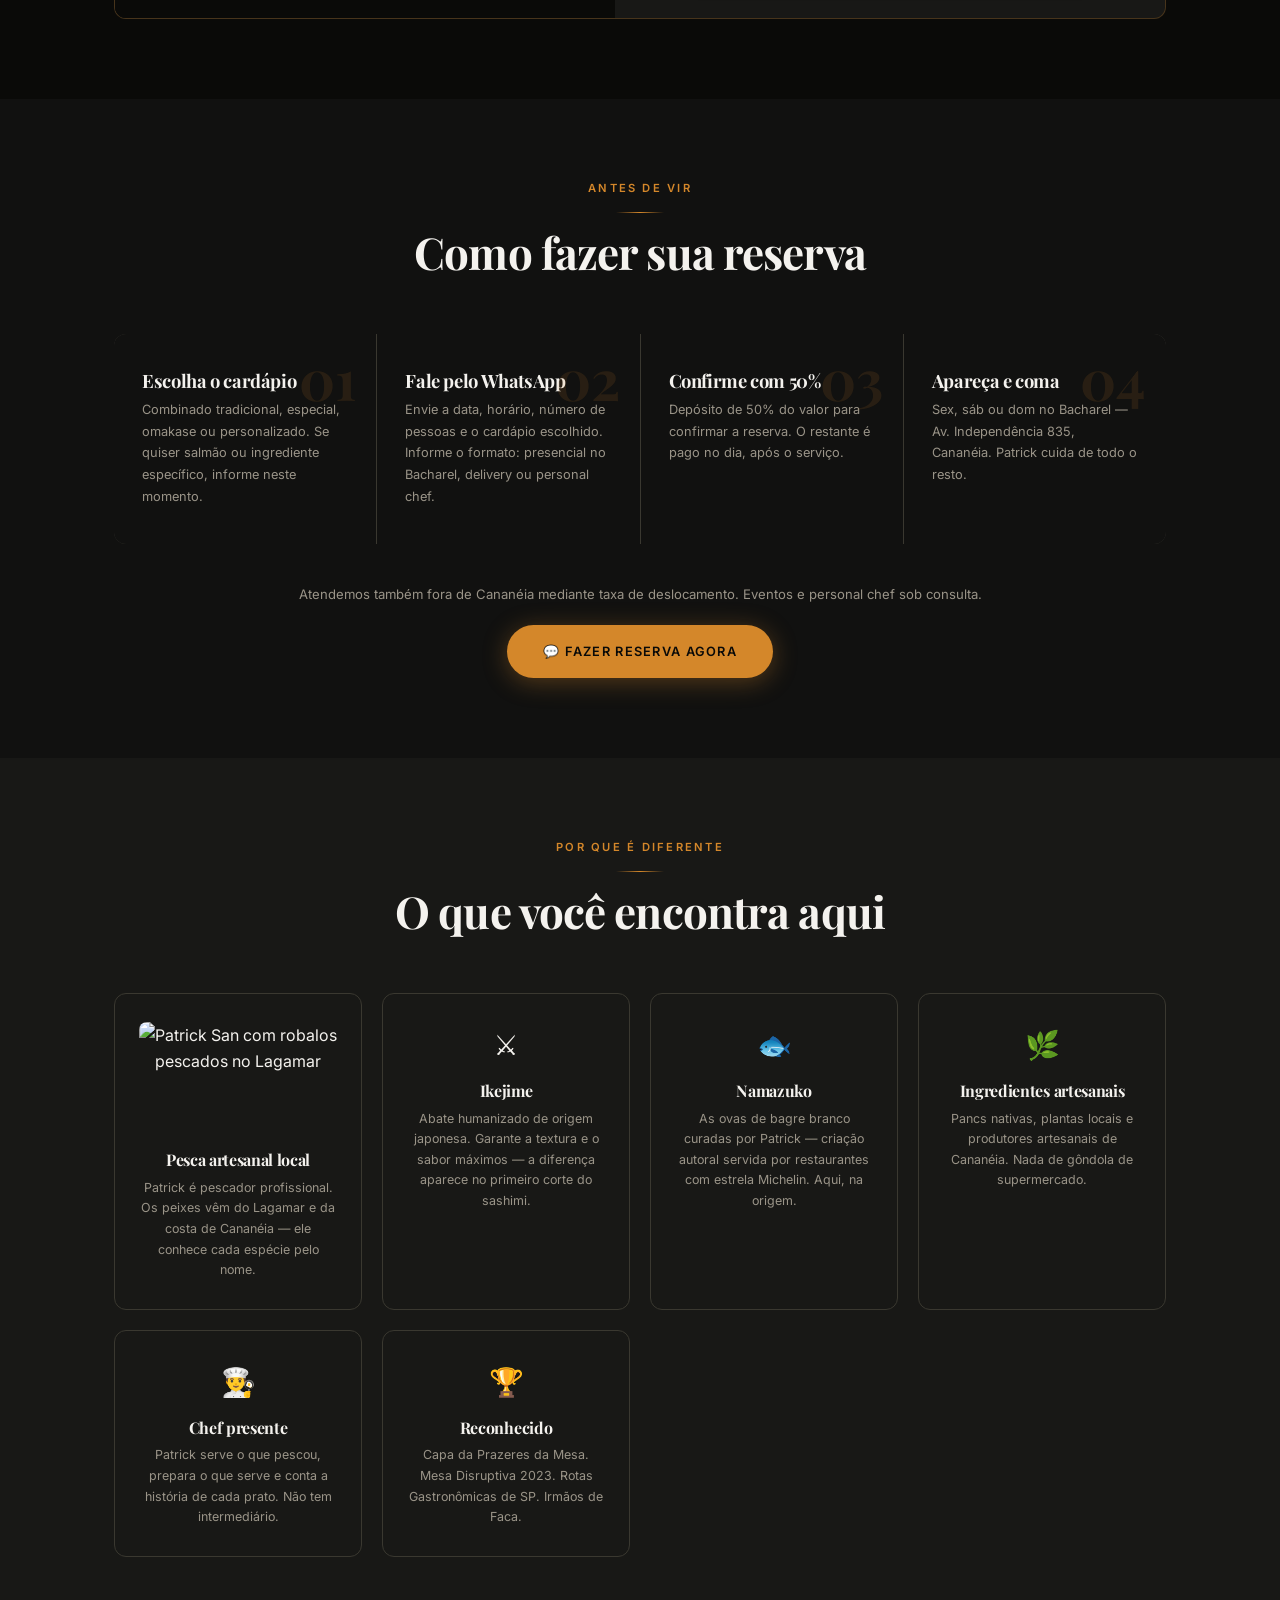
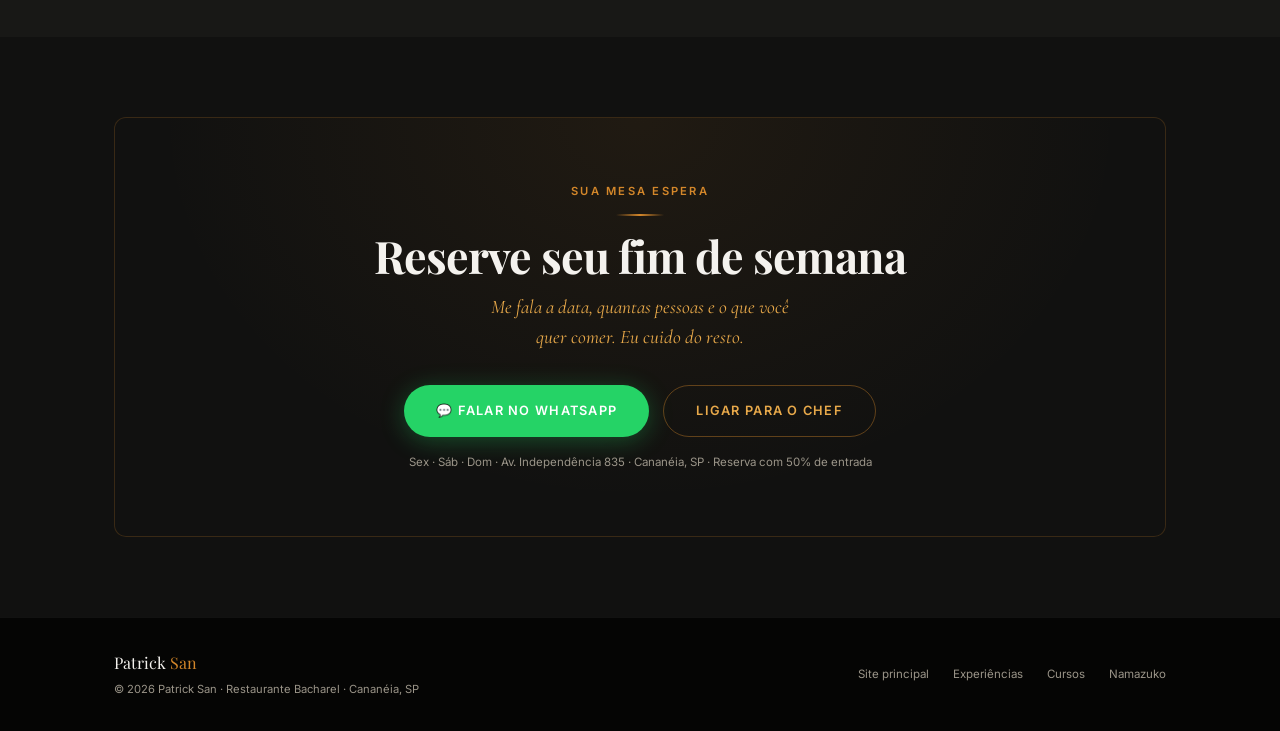
==== commit 232308ea: "Add files via upload" ====
--- a/patrick-landing-pages/reservas/index.html
+++ b/patrick-landing-pages/reservas/index.html
@@ -5,7 +5,6 @@
   <meta name="viewport" content="width=device-width, initial-scale=1.0">
   <title>Reservas — Patrick San · Restaurante Bacharel · Cananéia</title>
   <meta name="description" content="Reserve sua mesa com Patrick San no Restaurante Bacharel em Cananéia. Culinária oriental com pescado local, ikejime e ingredientes artesanais. Sex, Sáb e Dom.">
-  <link rel="canonical" href="https://patricksan.com.br/reservas/">
   <meta property="og:title" content="Reservas — Patrick San · Restaurante Bacharel">
   <meta property="og:description" content="Sexta, sábado e domingo no Bacharel. Sushi, sashimi, omakase e culinária oriental com pescado local de Cananéia.">
   <meta property="og:image" content="../shared/assets/images/og/reservas-og.jpg">
@@ -13,524 +12,132 @@
   <link rel="preconnect" href="https://fonts.googleapis.com">
   <link rel="preconnect" href="https://fonts.gstatic.com" crossorigin>
   <link href="https://fonts.googleapis.com/css2?family=Cormorant+Garamond:ital,wght@0,400;0,600;1,400;1,600&family=Inter:wght@400;500;600&family=Playfair+Display:ital,wght@0,700;1,700&display=swap" rel="stylesheet">
-
+  <link rel="stylesheet" href="../shared/css/design-system.css">
   <style>
-    /* ── PALETA NOVA ─────────────────────────────────────────────────────
-       Inspirada nas fotos do Mesa Disruptiva e das Namazuko iluminadas:
-       Fundo: preto profundo  #0a0a08
-       Superfície: cinza muito escuro  #111110
-       Âmbar quente: #d4872a  (tom das ovas iluminadas)
-       Âmbar claro: #e8a94a
-       Branco frio: #f4f2ee   (tom dos pratos de sashimi)
-       Cinza texto: #9a9488
-    ─────────────────────────────────────────────────────────────────── */
-
-    :root {
-      --preto:       #0a0a08;
-      --superficie:  #111110;
-      --superficie2: #181816;
-      --ambar:       #d4872a;
-      --ambar-claro: #e8a94a;
-      --ambar-suave: rgba(212,135,42,.12);
-      --branco:      #f4f2ee;
-      --cinza:       #9a9488;
-      --cinza-escuro: #3a3830;
-      --fonte-titulo: 'Playfair Display', Georgia, serif;
-      --fonte-corpo:  'Inter', system-ui, sans-serif;
-      --fonte-detalhe:'Cormorant Garamond', Georgia, serif;
-      --raio: 12px;
-      --trans: 0.22s ease;
-    }
-
-    *, *::before, *::after { box-sizing: border-box; margin: 0; padding: 0; }
-    html { scroll-behavior: smooth; }
-    body {
-      font-family: var(--fonte-corpo);
-      background: var(--preto);
-      color: var(--branco);
-      line-height: 1.65;
-      overflow-x: hidden;
-    }
-    img { display: block; max-width: 100%; }
-    a { color: inherit; text-decoration: none; }
-    ul { list-style: none; }
-
-    /* ── TIPOGRAFIA ──────────────────────────────────────────────────── */
-    h1, h2, h3 {
-      font-family: var(--fonte-titulo);
-      font-weight: 700;
-      line-height: 1.15;
-      letter-spacing: -.02em;
-    }
-    .overline {
-      font-size: .7rem;
-      font-weight: 600;
-      letter-spacing: .2em;
-      text-transform: uppercase;
-      color: var(--ambar);
-    }
-    .detalhe-italico {
-      font-family: var(--fonte-detalhe);
-      font-style: italic;
-      color: var(--ambar-claro);
-    }
-
-    /* ── CONTAINER ───────────────────────────────────────────────────── */
-    .container {
-      width: 100%;
-      max-width: 1100px;
-      margin-inline: auto;
-      padding-inline: 1.5rem;
-    }
-    .container--estreito { max-width: 720px; }
-
-    /* ── BOTÕES ──────────────────────────────────────────────────────── */
-    .btn {
-      display: inline-flex;
-      align-items: center;
-      gap: .5rem;
-      padding: .9rem 2rem;
-      border-radius: 999px;
-      font-family: var(--fonte-corpo);
-      font-size: .75rem;
-      font-weight: 600;
-      letter-spacing: .1em;
-      text-transform: uppercase;
-      cursor: pointer;
-      border: none;
-      transition: transform var(--trans), box-shadow var(--trans), background var(--trans);
-    }
-    .btn:hover { transform: translateY(-2px); }
-
-    .btn--reservar {
-      background: var(--ambar);
-      color: var(--preto);
-      box-shadow: 0 4px 24px rgba(212,135,42,.35);
-      font-size: .8rem;
-      padding: 1rem 2.25rem;
-    }
-    .btn--reservar:hover {
-      background: var(--ambar-claro);
-      box-shadow: 0 6px 32px rgba(212,135,42,.5);
-    }
-
-    .btn--fantasma {
-      border: 1.5px solid rgba(212,135,42,.4);
-      color: var(--ambar-claro);
-    }
-    .btn--fantasma:hover {
-      border-color: var(--ambar);
-      background: var(--ambar-suave);
-    }
-
-    .btn--wa {
-      background: #25D366;
-      color: #fff;
-      box-shadow: 0 4px 24px rgba(37,211,102,.3);
-    }
-    .btn--wa:hover { background: #1fbd5a; }
-
-    /* ── DIVISOR ─────────────────────────────────────────────────────── */
-    .divisor {
-      width: 48px; height: 1.5px;
-      background: linear-gradient(90deg, transparent, var(--ambar), transparent);
-      margin: .875rem auto;
-    }
-    .divisor--esq { margin-left: 0; }
-
-    /* ── NAV ─────────────────────────────────────────────────────────── */
-    .nav {
-      position: absolute; top: 0; left: 0; right: 0;
-      z-index: 10; padding: 1.375rem 0;
-    }
-    .nav__inner {
-      display: flex; align-items: center; justify-content: space-between;
-    }
-    .nav__logo {
-      font-family: var(--fonte-titulo);
-      font-size: 1.1rem; font-weight: 700;
-      letter-spacing: .03em; color: var(--branco);
-    }
-    .nav__logo span { color: var(--ambar); }
-    .nav__info {
-      font-size: .7rem; color: var(--cinza);
-      letter-spacing: .06em; text-transform: uppercase;
-      display: flex; align-items: center; gap: 1.25rem;
-    }
-    .nav__info strong { color: var(--ambar-claro); font-weight: 600; }
-
-    /* ── HERO ────────────────────────────────────────────────────────── */
-    .hero {
-      position: relative;
-      min-height: 100svh;
-      display: flex; flex-direction: column; justify-content: flex-end;
-      overflow: hidden;
-    }
-    .hero__bg {
-      position: absolute; inset: 0;
-      background: var(--preto);
-    }
-    .hero__bg img {
-      width: 100%; height: 100%;
-      object-fit: cover; opacity: .5;
-    }
-    .hero__bg::after {
-      content: '';
-      position: absolute; inset: 0;
-      background: linear-gradient(
-        to top,
-        rgba(10,10,8,.97) 0%,
-        rgba(10,10,8,.55) 50%,
-        rgba(10,10,8,.2) 100%
-      );
-    }
-    .hero__conteudo {
-      position: relative; z-index: 1;
-      padding: 8rem 0 3.5rem;
-    }
-    .hero__titulo {
-      font-size: clamp(2.75rem, 7vw, 5.5rem);
-      margin: .75rem 0 1rem;
-      max-width: 13ch;
-    }
-    .hero__sub {
-      font-size: clamp(1rem, 2vw, 1.3rem);
-      font-family: var(--fonte-detalhe);
-      font-style: italic;
-      color: var(--ambar-claro);
-      max-width: 38ch;
-      line-height: 1.55;
-      margin-bottom: 2rem;
-    }
-    .hero__ctas {
-      display: flex; flex-wrap: wrap; gap: .875rem; align-items: center;
-      margin-bottom: 2.5rem;
-    }
-    .hero__onde {
-      display: flex; flex-wrap: wrap; gap: 1.5rem;
-    }
-    .hero__onde-item {
-      display: flex; align-items: center; gap: .5rem;
-      font-size: .75rem; color: rgba(244,242,238,.6);
-      font-weight: 500; letter-spacing: .04em;
-    }
-    .hero__onde-item::before {
-      content: '';
-      width: 5px; height: 5px; border-radius: 50%;
-      background: var(--ambar); flex-shrink: 0;
-    }
-
-    /* ── FAIXA HORÁRIO ───────────────────────────────────────────────── */
-    .faixa-horario {
-      background: var(--superficie);
-      border-top: 1px solid rgba(212,135,42,.15);
-      border-bottom: 1px solid rgba(212,135,42,.15);
-      padding: 1.375rem 0;
-    }
-    .faixa-horario__inner {
-      display: flex; align-items: center;
-      justify-content: space-between; flex-wrap: wrap; gap: 1rem;
-    }
-    .horario-grupo {
-      display: flex; align-items: center; gap: 1.5rem; flex-wrap: wrap;
-    }
-    .horario-item {
-      text-align: center;
-    }
-    .horario-item__dia {
-      font-size: .65rem; font-weight: 700; letter-spacing: .14em;
-      text-transform: uppercase; color: var(--ambar); margin-bottom: .2rem;
-    }
-    .horario-item__hora {
-      font-family: var(--fonte-titulo);
-      font-size: 1.1rem; font-weight: 700; color: var(--branco);
-    }
-    .horario-sep { width: 1px; height: 32px; background: var(--cinza-escuro); }
-    .faixa-horario__end {
-      font-size: .75rem; color: var(--cinza); line-height: 1.5;
-    }
-    .faixa-horario__end strong { color: var(--ambar-claro); display: block; font-size: .8rem; }
-
-    /* ── SEÇÃO ───────────────────────────────────────────────────────── */
-    .secao { padding-block: 5rem; }
-    .secao--superficie { background: var(--superficie); }
-    .secao--superficie2 { background: var(--superficie2); }
-    .secao__cabecalho { text-align: center; margin-bottom: 3.5rem; }
-    .secao__titulo { font-size: clamp(1.75rem, 3.5vw, 2.75rem); margin-bottom: .5rem; }
-    .secao__sub { font-size: 1rem; color: var(--cinza); max-width: 460px; margin-inline: auto; line-height: 1.7; }
-
-    /* ── CARDÁPIO — CARDS ────────────────────────────────────────────── */
-    .cardapio-grid {
-      display: grid;
-      grid-template-columns: repeat(auto-fit, minmax(280px, 1fr));
-      gap: 1.25rem;
-    }
-    .prato-card {
-      background: var(--superficie2);
-      border: 1px solid var(--cinza-escuro);
-      border-radius: var(--raio);
-      overflow: hidden;
-      transition: border-color var(--trans), transform var(--trans);
-      display: flex; flex-direction: column;
-    }
-    .prato-card:hover {
-      border-color: rgba(212,135,42,.4);
-      transform: translateY(-3px);
-    }
-    .prato-card--destaque {
-      border-color: rgba(212,135,42,.35);
-      background: rgba(212,135,42,.04);
-      grid-column: span 2;
-    }
-    .prato-card__img {
-      aspect-ratio: 16/9; overflow: hidden;
-      background: linear-gradient(135deg, #1a1814, #252218);
-      display: flex; align-items: center; justify-content: center;
-      position: relative;
-    }
-    .prato-card__img img {
-      width: 100%; height: 100%; object-fit: cover;
-      transition: transform .6s ease;
-    }
-    .prato-card:hover .prato-card__img img { transform: scale(1.05); }
-    .prato-card__img-placeholder {
-      width: 100%; height: 100%;
-      display: flex; align-items: center; justify-content: center;
-      font-size: 2.5rem; opacity: .25;
-    }
-    .prato-card__badge {
-      position: absolute; top: .875rem; left: .875rem;
-      background: var(--ambar); color: var(--preto);
-      font-size: .6rem; font-weight: 700; letter-spacing: .1em;
-      text-transform: uppercase; padding: .25rem .7rem;
-      border-radius: 999px;
-    }
-    .prato-card__corpo { padding: 1.5rem; flex: 1; display: flex; flex-direction: column; }
-    .prato-card__titulo {
-      font-family: var(--fonte-titulo);
-      font-size: 1.3rem; margin-bottom: .5rem;
-    }
-    .prato-card__desc {
-      font-size: .82rem; color: var(--cinza);
-      line-height: 1.75; margin-bottom: 1.125rem; flex: 1;
-    }
-    .prato-card__itens {
-      display: flex; flex-wrap: wrap; gap: .375rem; margin-bottom: 1.25rem;
-    }
-    .item-tag {
-      font-size: .65rem; font-weight: 600; letter-spacing: .07em;
-      text-transform: uppercase; padding: .2rem .6rem;
-      border-radius: 999px;
-      background: rgba(212,135,42,.08);
-      border: 1px solid rgba(212,135,42,.2);
-      color: var(--ambar-claro);
-    }
-    .prato-card__reservar {
-      display: inline-flex; align-items: center; gap: .375rem;
-      font-size: .7rem; font-weight: 700; letter-spacing: .1em;
-      text-transform: uppercase; color: var(--ambar);
-      transition: gap var(--trans);
-    }
-    .prato-card__reservar:hover { gap: .625rem; }
-    .prato-card__reservar::after { content: '→'; }
-
-    /* ── ITENS AVULSOS ───────────────────────────────────────────────── */
-    .avulsos-grid {
-      display: grid;
-      grid-template-columns: repeat(auto-fit, minmax(200px, 1fr));
-      gap: 1px;
-      background: var(--cinza-escuro);
-      border-radius: var(--raio); overflow: hidden;
-    }
-    .avulso-item {
-      background: var(--superficie2);
-      padding: 1.5rem 1.25rem;
-      transition: background var(--trans);
-    }
-    .avulso-item:hover { background: rgba(212,135,42,.05); }
-    .avulso-item__nome {
-      font-family: var(--fonte-titulo);
-      font-size: 1.1rem; margin-bottom: .375rem;
-    }
-    .avulso-item__desc { font-size: .78rem; color: var(--cinza); line-height: 1.6; }
-
-    /* ── OMAKASE DESTAQUE ────────────────────────────────────────────── */
-    .omakase-bloco {
-      background: var(--superficie2);
-      border: 1px solid rgba(212,135,42,.25);
-      border-radius: var(--raio);
-      overflow: hidden;
-      display: grid;
-      grid-template-columns: 1fr 1.1fr;
-    }
-    .omakase-visual {
-      min-height: 480px;
-      background: linear-gradient(160deg, #1a1610, #0a0a08);
-      position: relative;
-      display: flex; flex-direction: column; justify-content: flex-end;
-      padding: 2.5rem;
-    }
-    .omakase-visual img {
-      position: absolute; inset: 0;
-      width: 100%; height: 100%; object-fit: cover; opacity: .55;
-    }
-    .omakase-visual__texto { position: relative; z-index: 1; }
-    .omakase-visual__frase {
-      font-family: var(--fonte-detalhe);
-      font-style: italic; font-size: 1.2rem;
-      color: var(--ambar-claro); line-height: 1.55;
-    }
-    .omakase-corpo { padding: 3rem 3.25rem; display: flex; flex-direction: column; justify-content: center; }
-    .omakase-titulo { font-size: clamp(1.75rem, 3vw, 2.5rem); margin-bottom: 1rem; }
-    .omakase-desc { font-size: .85rem; color: var(--cinza); line-height: 1.85; margin-bottom: 1.75rem; }
-    .omakase-itens {
-      display: flex; flex-direction: column; gap: .5rem; margin-bottom: 2rem;
-    }
-    .omakase-item {
-      display: flex; align-items: flex-start; gap: .625rem;
-      font-size: .82rem; color: var(--cinza);
-    }
-    .omakase-item::before {
-      content: '✦'; color: var(--ambar); flex-shrink: 0;
-      font-size: .55rem; margin-top: 4px;
-    }
-    .omakase-aviso {
-      background: rgba(212,135,42,.07);
-      border: 1px solid rgba(212,135,42,.2);
-      border-radius: 8px; padding: .875rem 1.125rem;
-      font-size: .78rem; color: var(--cinza); line-height: 1.6;
-      margin-bottom: 1.75rem;
-    }
-    .omakase-aviso strong { color: var(--ambar-claro); }
-
-    /* ── COMO FUNCIONA ───────────────────────────────────────────────── */
-    .steps {
-      display: grid;
-      grid-template-columns: repeat(auto-fit, minmax(220px, 1fr));
-      gap: 1px;
-      background: var(--cinza-escuro);
-      border-radius: var(--raio); overflow: hidden;
-    }
-    .step {
-      background: var(--superficie);
-      padding: 2.25rem 1.75rem;
-      position: relative;
-    }
-    .step__num {
-      font-family: var(--fonte-titulo);
-      font-size: 3.5rem; font-weight: 700;
-      color: rgba(212,135,42,.12); line-height: 1;
-      position: absolute; top: 1rem; right: 1.25rem;
-    }
-    .step__titulo {
-      font-family: var(--fonte-titulo);
-      font-size: 1.15rem; margin-bottom: .5rem;
-    }
-    .step__desc { font-size: .8rem; color: var(--cinza); line-height: 1.7; }
-
-    /* ── DIFERENCIAIS ────────────────────────────────────────────────── */
-    .diferenciais {
-      display: grid;
-      grid-template-columns: repeat(auto-fit, minmax(200px, 1fr));
-      gap: 1.25rem;
-    }
-    .diferencial {
-      padding: 1.75rem 1.5rem;
-      background: var(--superficie2);
-      border: 1px solid var(--cinza-escuro);
-      border-radius: var(--raio);
-      text-align: center;
-      transition: border-color var(--trans), transform var(--trans);
-    }
-    .diferencial:hover { border-color: rgba(212,135,42,.3); transform: translateY(-2px); }
-    .diferencial__icone { font-size: 1.75rem; margin-bottom: .875rem; }
-    .diferencial__titulo { font-family: var(--fonte-titulo); font-size: 1rem; margin-bottom: .5rem; }
-    .diferencial__desc { font-size: .78rem; color: var(--cinza); line-height: 1.65; }
-
-    /* ── CTA FINAL ───────────────────────────────────────────────────── */
-    .cta-bloco {
-      background: var(--superficie);
-      border: 1px solid rgba(212,135,42,.2);
-      border-radius: var(--raio);
-      padding: 4rem 3rem; text-align: center;
-      position: relative; overflow: hidden;
-    }
-    .cta-bloco::before {
-      content: '';
-      position: absolute; inset: 0;
-      background: radial-gradient(ellipse at 50% 0%, rgba(212,135,42,.08), transparent 65%);
-      pointer-events: none;
-    }
-    .cta-bloco__inner { position: relative; z-index: 1; }
-    .cta-bloco__titulo { font-size: clamp(1.75rem, 3.5vw, 3rem); margin-bottom: .75rem; }
-    .cta-bloco__sub {
-      font-family: var(--fonte-detalhe); font-style: italic;
-      font-size: 1.2rem; color: var(--ambar-claro);
-      margin-bottom: 2rem; line-height: 1.55; max-width: 40ch; margin-inline: auto;
-    }
-    .cta-bloco__acoes { display: flex; gap: .875rem; justify-content: center; flex-wrap: wrap; }
-    .cta-bloco__nota { font-size: .72rem; color: var(--cinza); margin-top: 1rem; }
-
-    /* ── FOOTER ──────────────────────────────────────────────────────── */
-    .footer {
-      background: #050504;
-      border-top: 1px solid rgba(255,255,255,.05);
-      padding: 2rem 0;
-    }
-    .footer__inner {
-      display: flex; flex-wrap: wrap; gap: 1.25rem;
-      justify-content: space-between; align-items: center;
-    }
-    .footer__marca { font-family: var(--fonte-titulo); font-size: 1rem; }
-    .footer__marca span { color: var(--ambar); }
-    .footer__copy { font-size: .7rem; color: var(--cinza); margin-top: .25rem; }
-    .footer__links { display: flex; gap: 1.5rem; }
-    .footer__links a { font-size: .72rem; color: var(--cinza); transition: color var(--trans); }
-    .footer__links a:hover { color: var(--ambar-claro); }
-
-    /* ── REVEAL ──────────────────────────────────────────────────────── */
-    .reveal {
-      opacity: 0; transform: translateY(28px);
-      transition: opacity .65s ease, transform .65s ease;
-    }
-    .reveal.visivel { opacity: 1; transform: translateY(0); }
-    @media (prefers-reduced-motion: reduce) {
-      .reveal { opacity: 1; transform: none; transition: none; }
-    }
-
-    /* ── RESPONSIVO ──────────────────────────────────────────────────── */
-    @media (max-width: 900px) {
-      .omakase-bloco { grid-template-columns: 1fr; }
-      .omakase-visual { min-height: 260px; }
-      .omakase-corpo { padding: 2rem 1.5rem; }
-      .prato-card--destaque { grid-column: span 1; }
-      .nav__info { display: none; }
-    }
-    @media (max-width: 600px) {
-      .secao { padding-block: 3.5rem; }
-      .hero__conteudo { padding-top: 6rem; }
-      .cta-bloco { padding: 2.5rem 1.5rem; }
-    }
+    .nav{position:absolute;top:0;left:0;right:0;z-index:10;padding:1.375rem 0}
+    .nav__inner{display:flex;align-items:center;justify-content:space-between;gap:1rem}
+    .nav__logo{font-family:'Playfair Display',Georgia,serif;font-size:1.1rem;font-weight:700;letter-spacing:.03em;color:#f4f2ee}
+    .nav__logo span{color:#d4872a}
+    .nav__info{font-size:.7rem;color:#9a9488;letter-spacing:.06em;text-transform:uppercase;display:flex;align-items:center;gap:1.25rem}
+    .nav__info strong{color:#e8a94a;font-weight:600}
+    .hero{position:relative;min-height:100svh;display:flex;flex-direction:column;justify-content:flex-end;overflow:hidden}
+    .hero__bg{position:absolute;inset:0;background:#0a0a08}
+    .hero__bg img{width:100%;height:100%;object-fit:cover;opacity:.52}
+    .hero__bg::after{content:'';position:absolute;inset:0;background:linear-gradient(to top,rgba(10,10,8,.97) 0%,rgba(10,10,8,.5) 55%,rgba(10,10,8,.15) 100%)}
+    .hero__conteudo{position:relative;z-index:1;padding:8rem 0 3.5rem}
+    .hero__titulo{font-family:'Playfair Display',Georgia,serif;font-size:clamp(2.75rem,7vw,5.5rem);font-weight:700;line-height:1.1;letter-spacing:-.02em;margin:.75rem 0 1rem;max-width:13ch}
+    .hero__sub{font-family:'Cormorant Garamond',Georgia,serif;font-style:italic;font-size:clamp(1rem,2vw,1.3rem);color:#e8a94a;max-width:40ch;line-height:1.55;margin-bottom:2rem}
+    .hero__ctas{display:flex;flex-wrap:wrap;gap:.875rem;align-items:center;margin-bottom:2.5rem}
+    .hero__onde{display:flex;flex-wrap:wrap;gap:1.5rem}
+    .hero__onde-item{display:flex;align-items:center;gap:.5rem;font-size:.75rem;color:rgba(244,242,238,.6);font-weight:500;letter-spacing:.04em}
+    .hero__onde-item::before{content:'';width:5px;height:5px;border-radius:50%;background:#d4872a;flex-shrink:0}
+    .faixa{background:#111110;border-top:1px solid rgba(212,135,42,.15);border-bottom:1px solid rgba(212,135,42,.15);padding:1.375rem 0}
+    .faixa__inner{display:flex;align-items:center;justify-content:space-between;flex-wrap:wrap;gap:1rem}
+    .horario-grupo{display:flex;align-items:center;gap:1.5rem;flex-wrap:wrap}
+    .horario-item{text-align:center}
+    .horario-item__dia{font-size:.65rem;font-weight:700;letter-spacing:.14em;text-transform:uppercase;color:#d4872a;margin-bottom:.2rem}
+    .horario-item__hora{font-family:'Playfair Display',Georgia,serif;font-size:1.1rem;font-weight:700;color:#f4f2ee}
+    .horario-sep{width:1px;height:32px;background:#3a3830}
+    .faixa__end{font-size:.75rem;color:#9a9488;line-height:1.5}
+    .faixa__end strong{color:#e8a94a;display:block;font-size:.8rem}
+    .secao{padding-block:5rem}
+    .secao--sup{background:#111110}
+    .secao--sup2{background:#181816}
+    .secao__cab{text-align:center;margin-bottom:3.5rem}
+    .secao__titulo{font-family:'Playfair Display',Georgia,serif;font-size:clamp(1.75rem,3.5vw,2.75rem);font-weight:700;line-height:1.15;margin-bottom:.5rem}
+    .secao__sub{font-size:1rem;color:#9a9488;max-width:460px;margin-inline:auto;line-height:1.7}
+    .divisor{width:48px;height:1.5px;background:linear-gradient(90deg,transparent,#d4872a,transparent);margin:.875rem auto}
+    .cardapio-grid{display:grid;grid-template-columns:repeat(auto-fit,minmax(300px,1fr));gap:1.5rem}
+    .prato-card{background:#181816;border:1px solid #3a3830;border-radius:12px;overflow:hidden;transition:border-color .22s ease,transform .22s ease;display:flex;flex-direction:column}
+    .prato-card:hover{border-color:rgba(212,135,42,.4);transform:translateY(-3px)}
+    .prato-card__img{aspect-ratio:16/9;overflow:hidden;background:#111;position:relative}
+    .prato-card__img img{width:100%;height:100%;object-fit:cover;transition:transform .6s ease}
+    .prato-card:hover .prato-card__img img{transform:scale(1.05)}
+    .prato-card__badge{position:absolute;top:.875rem;left:.875rem;background:#d4872a;color:#0a0a08;font-size:.6rem;font-weight:700;letter-spacing:.1em;text-transform:uppercase;padding:.25rem .7rem;border-radius:999px}
+    .prato-card__corpo{padding:1.5rem;flex:1;display:flex;flex-direction:column}
+    .prato-card__titulo{font-family:'Playfair Display',Georgia,serif;font-size:1.3rem;margin-bottom:.5rem;color:#f4f2ee}
+    .prato-card__desc{font-size:.82rem;color:#9a9488;line-height:1.75;margin-bottom:1.125rem;flex:1}
+    .prato-card__itens{display:flex;flex-wrap:wrap;gap:.375rem;margin-bottom:1.25rem}
+    .item-tag{font-size:.65rem;font-weight:600;letter-spacing:.07em;text-transform:uppercase;padding:.2rem .6rem;border-radius:999px;background:rgba(212,135,42,.08);border:1px solid rgba(212,135,42,.2);color:#e8a94a}
+    .prato-card__cta{display:inline-flex;align-items:center;gap:.375rem;font-size:.7rem;font-weight:700;letter-spacing:.1em;text-transform:uppercase;color:#d4872a;transition:gap .22s ease}
+    .prato-card__cta:hover{gap:.625rem}
+    .prato-card__cta::after{content:'→'}
+    .avulsos-grid{display:grid;grid-template-columns:repeat(auto-fit,minmax(180px,1fr));gap:1px;background:#3a3830;border-radius:12px;overflow:hidden;margin-top:1.5rem}
+    .avulso{background:#181816;padding:1.5rem 1.25rem;transition:background .22s ease}
+    .avulso:hover{background:rgba(212,135,42,.05)}
+    .avulso__img{width:100%;aspect-ratio:4/3;object-fit:cover;border-radius:8px;margin-bottom:1rem}
+    .avulso__nome{font-family:'Playfair Display',Georgia,serif;font-size:1.1rem;margin-bottom:.375rem;color:#f4f2ee}
+    .avulso__desc{font-size:.78rem;color:#9a9488;line-height:1.6}
+    .omakase-bloco{background:#181816;border:1px solid rgba(212,135,42,.25);border-radius:12px;overflow:hidden;display:grid;grid-template-columns:1fr 1.1fr}
+    .omakase__visual{min-height:480px;background:#0a0a08;position:relative;display:flex;flex-direction:column;justify-content:flex-end;padding:2.5rem}
+    .omakase__visual img{position:absolute;inset:0;width:100%;height:100%;object-fit:cover;opacity:.6}
+    .omakase__visual::after{content:'';position:absolute;inset:0;background:linear-gradient(to top,rgba(10,10,8,.92) 0%,rgba(10,10,8,.3) 60%,transparent 100%)}
+    .omakase__visual-texto{position:relative;z-index:1}
+    .omakase__frase{font-family:'Cormorant Garamond',Georgia,serif;font-style:italic;font-size:1.2rem;color:#e8a94a;line-height:1.55}
+    .omakase__corpo{padding:3rem 3.25rem;display:flex;flex-direction:column;justify-content:center}
+    .omakase__titulo{font-family:'Playfair Display',Georgia,serif;font-size:clamp(1.75rem,3vw,2.5rem);margin-bottom:1rem;color:#f4f2ee}
+    .omakase__desc{font-size:.85rem;color:#9a9488;line-height:1.85;margin-bottom:1.75rem}
+    .omakase__itens{display:flex;flex-direction:column;gap:.5rem;margin-bottom:2rem}
+    .omakase__item{display:flex;align-items:flex-start;gap:.625rem;font-size:.82rem;color:#9a9488}
+    .omakase__item::before{content:'✦';color:#d4872a;flex-shrink:0;font-size:.55rem;margin-top:4px}
+    .omakase__aviso{background:rgba(212,135,42,.07);border:1px solid rgba(212,135,42,.2);border-radius:8px;padding:.875rem 1.125rem;font-size:.78rem;color:#9a9488;line-height:1.6;margin-bottom:1.75rem}
+    .omakase__aviso strong{color:#e8a94a}
+    .steps{display:grid;grid-template-columns:repeat(auto-fit,minmax(220px,1fr));gap:1px;background:#3a3830;border-radius:12px;overflow:hidden}
+    .step{background:#111110;padding:2.25rem 1.75rem;position:relative}
+    .step__num{font-family:'Playfair Display',Georgia,serif;font-size:3.5rem;font-weight:700;color:rgba(212,135,42,.12);line-height:1;position:absolute;top:1rem;right:1.25rem}
+    .step__titulo{font-family:'Playfair Display',Georgia,serif;font-size:1.15rem;margin-bottom:.5rem;color:#f4f2ee}
+    .step__desc{font-size:.8rem;color:#9a9488;line-height:1.7}
+    .diferenciais{display:grid;grid-template-columns:repeat(auto-fit,minmax(200px,1fr));gap:1.25rem}
+    .diferencial{padding:1.75rem 1.5rem;background:#181816;border:1px solid #3a3830;border-radius:12px;text-align:center;transition:border-color .22s ease,transform .22s ease}
+    .diferencial:hover{border-color:rgba(212,135,42,.3);transform:translateY(-2px)}
+    .diferencial__visual{width:100%;aspect-ratio:16/9;object-fit:cover;border-radius:8px;margin-bottom:1.125rem}
+    .diferencial__icone{font-size:1.75rem;margin-bottom:.875rem}
+    .diferencial__titulo{font-family:'Playfair Display',Georgia,serif;font-size:1rem;margin-bottom:.5rem;color:#f4f2ee}
+    .diferencial__desc{font-size:.78rem;color:#9a9488;line-height:1.65}
+    .cta-bloco{background:#111110;border:1px solid rgba(212,135,42,.2);border-radius:12px;padding:4rem 3rem;text-align:center;position:relative;overflow:hidden}
+    .cta-bloco::before{content:'';position:absolute;inset:0;background:radial-gradient(ellipse at 50% 0%,rgba(212,135,42,.08),transparent 65%);pointer-events:none}
+    .cta-bloco__inner{position:relative;z-index:1}
+    .cta-bloco__titulo{font-family:'Playfair Display',Georgia,serif;font-size:clamp(1.75rem,3.5vw,3rem);font-weight:700;margin-bottom:.75rem;color:#f4f2ee}
+    .cta-bloco__sub{font-family:'Cormorant Garamond',Georgia,serif;font-style:italic;font-size:1.2rem;color:#e8a94a;margin-bottom:2rem;line-height:1.55;max-width:40ch;margin-inline:auto;display:block}
+    .cta-bloco__acoes{display:flex;gap:.875rem;justify-content:center;flex-wrap:wrap}
+    .cta-bloco__nota{font-size:.72rem;color:#9a9488;margin-top:1rem}
+    .footer{background:#050504;border-top:1px solid rgba(255,255,255,.05);padding:2rem 0}
+    .footer__inner{display:flex;flex-wrap:wrap;gap:1.25rem;justify-content:space-between;align-items:center}
+    .footer__marca{font-family:'Playfair Display',Georgia,serif;font-size:1rem;color:#f4f2ee}
+    .footer__marca span{color:#d4872a}
+    .footer__copy{font-size:.7rem;color:#9a9488;margin-top:.25rem}
+    .footer__links{display:flex;gap:1.5rem;flex-wrap:wrap}
+    .footer__links a{font-size:.72rem;color:#9a9488;transition:color .22s ease}
+    .footer__links a:hover{color:#e8a94a}
+    .btn{display:inline-flex;align-items:center;gap:.5rem;padding:.9rem 2rem;border-radius:999px;font-family:'Inter',system-ui,sans-serif;font-size:.8rem;font-weight:600;letter-spacing:.1em;text-transform:uppercase;cursor:pointer;border:none;transition:transform .22s ease,box-shadow .22s ease,background .22s ease}
+    .btn:hover{transform:translateY(-2px)}
+    .btn--reservar{background:#d4872a;color:#0a0a08;box-shadow:0 4px 24px rgba(212,135,42,.35);padding:1rem 2.25rem}
+    .btn--reservar:hover{background:#e8a94a;box-shadow:0 6px 32px rgba(212,135,42,.5)}
+    .btn--fantasma{border:1.5px solid rgba(212,135,42,.4);color:#e8a94a}
+    .btn--fantasma:hover{border-color:#d4872a;background:rgba(212,135,42,.12)}
+    .btn--wa{background:#25D366;color:#fff;box-shadow:0 4px 24px rgba(37,211,102,.3)}
+    .btn--wa:hover{background:#1fbd5a}
+    .overline{font-size:.7rem;font-weight:600;letter-spacing:.2em;text-transform:uppercase;color:#d4872a}
+    .reveal{opacity:0;transform:translateY(28px);transition:opacity .65s ease,transform .65s ease}
+    .reveal.visivel{opacity:1;transform:translateY(0)}
+    @media(prefers-reduced-motion:reduce){.reveal{opacity:1;transform:none;transition:none}}
+    @media(max-width:900px){.omakase-bloco{grid-template-columns:1fr}.omakase__visual{min-height:260px}.omakase__corpo{padding:2rem 1.5rem}.nav__info{display:none}}
+    @media(max-width:600px){.secao{padding-block:3.5rem}.hero__conteudo{padding-top:6rem}.cta-bloco{padding:2.5rem 1.5rem}.hero__ctas{flex-direction:column}.hero__ctas .btn{width:100%;justify-content:center}.footer__inner{flex-direction:column;text-align:center}}
   </style>
 </head>
 <body>
 
-  <!-- NAV -->
   <header>
     <nav class="nav">
       <div class="container">
         <div class="nav__inner">
-          <a href="https://patricksan.com.br" class="nav__logo">
-            Patrick <span>San</span>
-          </a>
+          <a href="https://patricksan.com.br" class="nav__logo">Patrick <span>San</span></a>
           <div class="nav__info">
             <span>Restaurante Bacharel · Cananéia</span>
             <strong>Sex · Sáb · Dom</strong>
           </div>
           <a href="https://wa.me/5513981035704?text=Olá%20Patrick%2C%20quero%20fazer%20uma%20reserva%20no%20Bacharel"
-             class="btn btn--reservar" target="_blank" rel="noopener">
-            Reservar agora
-          </a>
+             class="btn btn--reservar" target="_blank" rel="noopener">Reservar agora</a>
         </div>
       </div>
     </nav>
@@ -538,27 +145,20 @@
 
   <main>
 
-    <!-- ══ HERO ════════════════════════════════════════════════════════ -->
+    <!-- HERO | FOTO: reservas-hero.jpg → renomeie IMG_5599.jpeg -->
     <section class="hero">
       <div class="hero__bg">
-        <!--
-          FOTO HERO: foto mais impactante da bandeja/ilha decorada
-          ou Patrick servindo — fundo escuro, composição horizontal
-          Nome: reservas-hero.jpg
-        -->
         <img src="../shared/assets/images/reservas-hero.jpg"
-             alt="Patrick San — culinária oriental com pescado local de Cananéia"
-             loading="eager" onerror="this.style.display='none'">
+             alt="Ilha completa de sushi e sashimi por Patrick San — Restaurante Bacharel Cananéia"
+             loading="eager">
       </div>
       <div class="hero__conteudo container">
         <p class="overline">Restaurante Bacharel · Cananéia, SP</p>
         <h1 class="hero__titulo">Pescado local.<br>Técnica oriental.<br>Sem concessões.</h1>
-        <p class="hero__sub">Sushi, sashimi e culinária autoral com o peixe que o mar de Cananéia oferece naquele dia — preparado e servido por Patrick San.</p>
+        <p class="hero__sub">Sushi, sashimi e culinária autoral com o peixe que Patrick San pescou — preparado e servido no Bacharel.</p>
         <div class="hero__ctas">
           <a href="https://wa.me/5513981035704?text=Olá%20Patrick%2C%20quero%20fazer%20uma%20reserva%20no%20Bacharel%20para%20o%20fim%20de%20semana"
-             class="btn btn--reservar" target="_blank" rel="noopener">
-            💬 Fazer reserva via WhatsApp
-          </a>
+             class="btn btn--reservar" target="_blank" rel="noopener">💬 Reservar via WhatsApp</a>
           <a href="#cardapio" class="btn btn--fantasma">Ver o cardápio</a>
         </div>
         <div class="hero__onde">
@@ -570,88 +170,61 @@
       </div>
     </section>
 
-    <!-- ══ FAIXA HORÁRIO ════════════════════════════════════════════════ -->
-    <div class="faixa-horario">
-      <div class="container">
-        <div class="faixa-horario__inner">
+    <!-- FAIXA HORÁRIO -->
+    <div class="faixa">
+      <div class="container">
+        <div class="faixa__inner">
           <div class="horario-grupo">
-            <div class="horario-item">
-              <p class="horario-item__dia">Sexta-feira</p>
-              <p class="horario-item__hora">Jantar</p>
-            </div>
+            <div class="horario-item"><p class="horario-item__dia">Sexta-feira</p><p class="horario-item__hora">Jantar</p></div>
             <div class="horario-sep"></div>
-            <div class="horario-item">
-              <p class="horario-item__dia">Sábado</p>
-              <p class="horario-item__hora">Almoço & Jantar</p>
-            </div>
+            <div class="horario-item"><p class="horario-item__dia">Sábado</p><p class="horario-item__hora">Almoço & Jantar</p></div>
             <div class="horario-sep"></div>
-            <div class="horario-item">
-              <p class="horario-item__dia">Domingo</p>
-              <p class="horario-item__hora">Almoço</p>
-            </div>
-          </div>
-          <div class="faixa-horario__end">
-            <strong>Restaurante Bacharel</strong>
-            Av. Independência 835 · Cananéia, SP
-          </div>
+            <div class="horario-item"><p class="horario-item__dia">Domingo</p><p class="horario-item__hora">Almoço</p></div>
+          </div>
+          <div class="faixa__end"><strong>Restaurante Bacharel</strong>Av. Independência 835 · Cananéia, SP</div>
           <a href="https://wa.me/5513981035704?text=Quero%20reservar%20uma%20mesa%20no%20Bacharel"
-             class="btn btn--reservar" target="_blank" rel="noopener" style="flex-shrink:0">
-            Reservar
-          </a>
+             class="btn btn--reservar" target="_blank" rel="noopener" style="flex-shrink:0">Reservar</a>
         </div>
       </div>
     </div>
 
-    <!-- ══ CARDÁPIO ═════════════════════════════════════════════════════ -->
-    <section class="secao secao--superficie" id="cardapio">
-      <div class="container">
-        <div class="secao__cabecalho reveal">
+    <!-- CARDÁPIO -->
+    <section class="secao secao--sup" id="cardapio">
+      <div class="container">
+        <div class="secao__cab reveal">
           <p class="overline">O cardápio</p>
           <div class="divisor"></div>
           <h2 class="secao__titulo">Escolha sua experiência</h2>
           <p class="secao__sub">Todos os peixes são abatidos com ikejime, pescados localmente e manipulados no dia.</p>
         </div>
-
         <div class="cardapio-grid">
 
-          <!-- COMBO TRADICIONAL -->
+          <!-- COMBO TRADICIONAL | FOTO: combo-tradicional.jpg → renomeie IMG_5612.jpeg -->
           <article class="prato-card reveal">
             <div class="prato-card__img">
-              <!--
-                FOTO: combo-tradicional.jpg
-                Sugestão: ilha de sushi colorida, variedade
-              -->
               <img src="../shared/assets/images/combo-tradicional.jpg"
-                   alt="Combo tradicional de sushi e sashimi" loading="lazy"
-                   onerror="this.style.display='none'">
-              <div class="prato-card__img-placeholder">🍣</div>
+                   alt="Combinado tradicional de sushi e sashimi — Patrick San">
             </div>
             <div class="prato-card__corpo">
               <p class="overline" style="margin-bottom:.5rem">Opção 1</p>
               <h3 class="prato-card__titulo">Combinado Tradicional</h3>
               <p class="prato-card__desc">Sashimi, carpaccio, ceviche, hossomaki, uramaki, nigiri e gunkan. Salmão e peixes brancos locais da nossa costa.</p>
               <div class="prato-card__itens">
-                <span class="item-tag">16 peças/pessoa</span>
-                <span class="item-tag">Salmão</span>
+                <span class="item-tag">16 peças / pessoa</span>
+                <span class="item-tag">Salmão disponível</span>
                 <span class="item-tag">Peixe local</span>
                 <span class="item-tag">Shoyu incluso</span>
               </div>
-              <a href="https://wa.me/5513981035704?text=Quero%20reservar%20o%20Combinado%20Tradicional"
-                 class="prato-card__reservar" target="_blank" rel="noopener">Reservar</a>
+              <a href="https://wa.me/5513981035704?text=Quero%20reservar%20o%20Combinado%20Tradicional%20no%20Bacharel"
+                 class="prato-card__cta" target="_blank" rel="noopener">Reservar esta opção</a>
             </div>
           </article>
 
-          <!-- COMBO ESPECIAL -->
+          <!-- COMBO ESPECIAL | FOTO: combo-especial.jpg → renomeie IMG_5613.jpeg -->
           <article class="prato-card reveal">
             <div class="prato-card__img">
-              <!--
-                FOTO: combo-especial.jpg
-                Sugestão: ilha decorada com flores, Namazuko visível, mais elaborada
-              -->
               <img src="../shared/assets/images/combo-especial.jpg"
-                   alt="Combo especial — recomendação do chef Patrick San" loading="lazy"
-                   onerror="this.style.display='none'">
-              <div class="prato-card__img-placeholder">🐟</div>
+                   alt="Combinado especial — recomendação do chef Patrick San">
               <span class="prato-card__badge">Chef recomenda</span>
             </div>
             <div class="prato-card__corpo">
@@ -659,147 +232,126 @@
               <h3 class="prato-card__titulo">Combinado Especial</h3>
               <p class="prato-card__desc">Tudo do combinado tradicional, mais: iguarias orientais, ovas, molhos especiais, toppings, maior variedade de pescado, camarão, polvo e decoração extra especial.</p>
               <div class="prato-card__itens">
-                <span class="item-tag">16 peças/pessoa</span>
+                <span class="item-tag">16 peças / pessoa</span>
                 <span class="item-tag">Ovas</span>
                 <span class="item-tag">Camarão</span>
                 <span class="item-tag">Polvo</span>
                 <span class="item-tag">Namazuko</span>
               </div>
-              <a href="https://wa.me/5513981035704?text=Quero%20reservar%20o%20Combinado%20Especial"
-                 class="prato-card__reservar" target="_blank" rel="noopener">Reservar</a>
+              <a href="https://wa.me/5513981035704?text=Quero%20reservar%20o%20Combinado%20Especial%20no%20Bacharel"
+                 class="prato-card__cta" target="_blank" rel="noopener">Reservar esta opção</a>
             </div>
           </article>
 
         </div>
 
         <!-- AVULSOS -->
-        <div style="margin-top:1.5rem" class="reveal">
-          <p class="overline" style="margin-bottom:1.25rem;text-align:center">Também disponíveis</p>
+        <!-- avulso-carpaccio.jpg → renomeie IMG_5610.jpeg -->
+        <!-- avulso-ostra.jpg → renomeie IMG_5604.jpeg -->
+        <div class="reveal">
+          <p class="overline" style="text-align:center;margin:2rem 0 1.25rem">Também disponíveis</p>
           <div class="avulsos-grid">
-            <div class="avulso-item">
-              <h4 class="avulso-item__nome">Ceviche</h4>
-              <p class="avulso-item__desc">Peixe local marinado em suco cítrico com especiarias orientais</p>
-            </div>
-            <div class="avulso-item">
-              <h4 class="avulso-item__nome">Carpaccio</h4>
-              <p class="avulso-item__desc">Fatias finíssimas de peixe fresco com finalização do chef</p>
-            </div>
-            <div class="avulso-item">
-              <h4 class="avulso-item__nome">Temaki</h4>
-              <p class="avulso-item__desc">Cone de nori com arroz temperado e recheio a escolher</p>
-            </div>
-            <div class="avulso-item">
-              <h4 class="avulso-item__nome">Hot Roll</h4>
-              <p class="avulso-item__desc">Roll empanado e frito com recheio quente, molho especial</p>
-            </div>
-          </div>
-        </div>
-
-      </div>
-    </section>
-
-    <!-- ══ OMAKASE ══════════════════════════════════════════════════════ -->
+            <div class="avulso">
+              <img class="avulso__img" src="../shared/assets/images/avulso-carpaccio.jpg" alt="Carpaccio de peixe local com Namazuko">
+              <h4 class="avulso__nome">Carpaccio</h4>
+              <p class="avulso__desc">Fatias finíssimas de peixe local com Namazuko e finalização do chef</p>
+            </div>
+            <div class="avulso">
+              <img class="avulso__img" src="../shared/assets/images/avulso-ostra.jpg" alt="Ostras frescas com Namazuko no gelo">
+              <h4 class="avulso__nome">Ostras</h4>
+              <p class="avulso__desc">Ostras frescas no gelo com Namazuko — a assinatura da casa</p>
+            </div>
+            <div class="avulso">
+              <h4 class="avulso__nome">Ceviche</h4>
+              <p class="avulso__desc">Peixe local marinado em suco cítrico com especiarias orientais</p>
+            </div>
+            <div class="avulso">
+              <h4 class="avulso__nome">Temaki</h4>
+              <p class="avulso__desc">Cone de nori com arroz temperado e recheio a escolher</p>
+            </div>
+            <div class="avulso">
+              <h4 class="avulso__nome">Hot Roll</h4>
+              <p class="avulso__desc">Roll empanado e frito com recheio quente e molho especial</p>
+            </div>
+          </div>
+        </div>
+      </div>
+    </section>
+
+    <!-- OMAKASE | FOTO: omakase-visual.jpg → renomeie IMG_5600.jpeg -->
     <section class="secao" id="omakase">
       <div class="container">
-        <div class="secao__cabecalho reveal">
+        <div class="secao__cab reveal">
           <p class="overline">Para quem quer mais</p>
           <div class="divisor"></div>
           <h2 class="secao__titulo">Omakase</h2>
           <p class="secao__sub">O menu confia ao chef. Reserva com antecedência obrigatória.</p>
         </div>
         <div class="omakase-bloco reveal">
-          <div class="omakase-visual">
-            <!--
-              FOTO: omakase-visual.jpg
-              Sugestão: mesa com sequência de pratos ou prato autoral
-              com Namazuko — fundo escuro, iluminação dramática
-            -->
+          <div class="omakase__visual">
             <img src="../shared/assets/images/omakase-visual.jpg"
-                 alt="Omakase Patrick San — menu degustação autoral"
-                 loading="lazy" onerror="this.style.display='none'">
-            <div class="omakase-visual__texto">
+                 alt="Omakase Patrick San — prato autoral no Bacharel Cananéia">
+            <div class="omakase__visual-texto">
               <p class="overline" style="margin-bottom:.5rem">Menu degustação</p>
-              <p class="omakase-visual__frase">"Você senta. Eu cuido do resto."</p>
-            </div>
-          </div>
-          <div class="omakase-corpo">
+              <p class="omakase__frase">"Você senta.<br>Eu cuido do resto."</p>
+            </div>
+          </div>
+          <div class="omakase__corpo">
             <p class="overline" style="margin-bottom:.625rem">Experiência completa</p>
-            <h3 class="omakase-titulo">16 a 20 pratos autorais</h3>
-            <p class="omakase-desc">Uma sequência harmônica de entradas, sushis, pratos autorais e sobremesa — elaborada exclusivamente para a ocasião. Ingredientes locais, artesanais e orgânicos. Nenhuma edição é igual à anterior.</p>
-            <div class="omakase-itens">
-              <div class="omakase-item">Entradas, sushis, pratos quentes e sobremesa em sequência</div>
-              <div class="omakase-item">Pescado abatido com ikejime — abate humanizado</div>
-              <div class="omakase-item">Produtos locais, artesanais e orgânicos de Cananéia</div>
-              <div class="omakase-item">Opção com Blue Fin disponível mediante consulta</div>
-              <div class="omakase-item">Reserva com antecedência obrigatória</div>
-            </div>
-            <div class="omakase-aviso">
+            <h3 class="omakase__titulo">16 a 20 pratos autorais</h3>
+            <p class="omakase__desc">Uma sequência harmônica de entradas, sushis, pratos autorais e sobremesa — elaborada exclusivamente para a ocasião. Ingredientes locais, artesanais e orgânicos. Nenhuma edição é igual à anterior.</p>
+            <div class="omakase__itens">
+              <div class="omakase__item">Entradas, sushis, pratos quentes e sobremesa em sequência</div>
+              <div class="omakase__item">Pescado abatido com ikejime — abate humanizado</div>
+              <div class="omakase__item">Produtos locais, artesanais e orgânicos de Cananéia</div>
+              <div class="omakase__item">Opção com Blue Fin disponível mediante consulta</div>
+              <div class="omakase__item">Reserva com antecedência obrigatória</div>
+            </div>
+            <div class="omakase__aviso">
               O omakase é elaborado exclusivamente para cada ocasião. <strong>Entre em contato para verificar disponibilidade e combinar o menu.</strong>
             </div>
             <a href="https://wa.me/5513981035704?text=Olá%20Patrick%2C%20quero%20saber%20sobre%20o%20Omakase%20e%20verificar%20disponibilidade"
-               class="btn btn--reservar" target="_blank" rel="noopener">
-              💬 Consultar omakase
-            </a>
-          </div>
-        </div>
-      </div>
-    </section>
-
-    <!-- ══ COMO FUNCIONA ════════════════════════════════════════════════ -->
-    <section class="secao secao--superficie" id="como-funciona">
-      <div class="container">
-        <div class="secao__cabecalho reveal">
+               class="btn btn--reservar" target="_blank" rel="noopener">💬 Consultar omakase</a>
+          </div>
+        </div>
+      </div>
+    </section>
+
+    <!-- COMO FUNCIONA -->
+    <section class="secao secao--sup" id="como-funciona">
+      <div class="container">
+        <div class="secao__cab reveal">
           <p class="overline">Antes de vir</p>
           <div class="divisor"></div>
           <h2 class="secao__titulo">Como fazer sua reserva</h2>
         </div>
         <div class="steps reveal">
-          <div class="step">
-            <span class="step__num">01</span>
-            <h4 class="step__titulo">Escolha o cardápio</h4>
-            <p class="step__desc">Combinado tradicional, especial, omakase ou menu personalizado. Se quiser salmão ou ingrediente específico, informe neste momento.</p>
-          </div>
-          <div class="step">
-            <span class="step__num">02</span>
-            <h4 class="step__titulo">Fale pelo WhatsApp</h4>
-            <p class="step__desc">Envie a data, horário, número de pessoas e o cardápio escolhido. O formato de serviço também: presencial, delivery ou personal chef.</p>
-          </div>
-          <div class="step">
-            <span class="step__num">03</span>
-            <h4 class="step__titulo">Confirme com 50%</h4>
-            <p class="step__desc">Depósito de 50% do valor para confirmar a reserva. O restante é pago no dia, após o serviço.</p>
-          </div>
-          <div class="step">
-            <span class="step__num">04</span>
-            <h4 class="step__titulo">Apareça e coma</h4>
-            <p class="step__desc">Sexta, sábado ou domingo no Bacharel — Av. Independência 835. Patrick cuida de todo o resto.</p>
-          </div>
+          <div class="step"><span class="step__num">01</span><h4 class="step__titulo">Escolha o cardápio</h4><p class="step__desc">Combinado tradicional, especial, omakase ou personalizado. Se quiser salmão ou ingrediente específico, informe neste momento.</p></div>
+          <div class="step"><span class="step__num">02</span><h4 class="step__titulo">Fale pelo WhatsApp</h4><p class="step__desc">Envie a data, horário, número de pessoas e o cardápio escolhido. Informe o formato: presencial no Bacharel, delivery ou personal chef.</p></div>
+          <div class="step"><span class="step__num">03</span><h4 class="step__titulo">Confirme com 50%</h4><p class="step__desc">Depósito de 50% do valor para confirmar a reserva. O restante é pago no dia, após o serviço.</p></div>
+          <div class="step"><span class="step__num">04</span><h4 class="step__titulo">Apareça e coma</h4><p class="step__desc">Sex, sáb ou dom no Bacharel — Av. Independência 835, Cananéia. Patrick cuida de todo o resto.</p></div>
         </div>
         <div style="text-align:center;margin-top:2.5rem">
-          <p style="font-size:.82rem;color:var(--cinza);margin-bottom:1.25rem">
-            Atendemos também fora de Cananéia mediante taxa de deslocamento. Eventos particulares e personal chef sob consulta.
-          </p>
+          <p style="font-size:.82rem;color:#9a9488;margin-bottom:1.25rem">Atendemos também fora de Cananéia mediante taxa de deslocamento. Eventos e personal chef sob consulta.</p>
           <a href="https://wa.me/5513981035704?text=Olá%20Patrick%2C%20quero%20fazer%20uma%20reserva"
-             class="btn btn--reservar" target="_blank" rel="noopener">
-            💬 Fazer reserva agora
-          </a>
-        </div>
-      </div>
-    </section>
-
-    <!-- ══ DIFERENCIAIS ═════════════════════════════════════════════════ -->
-    <section class="secao secao--superficie2">
-      <div class="container">
-        <div class="secao__cabecalho reveal">
+             class="btn btn--reservar" target="_blank" rel="noopener">💬 Fazer reserva agora</a>
+        </div>
+      </div>
+    </section>
+
+    <!-- DIFERENCIAIS | diferencial-pesca.jpg → renomeie IMG_5601.jpeg -->
+    <section class="secao secao--sup2">
+      <div class="container">
+        <div class="secao__cab reveal">
           <p class="overline">Por que é diferente</p>
           <div class="divisor"></div>
           <h2 class="secao__titulo">O que você encontra aqui</h2>
         </div>
         <div class="diferenciais reveal">
           <div class="diferencial">
-            <div class="diferencial__icone">🎣</div>
+            <img class="diferencial__visual" src="../shared/assets/images/diferencial-pesca.jpg" alt="Patrick San com robalos pescados no Lagamar">
             <h4 class="diferencial__titulo">Pesca artesanal local</h4>
-            <p class="diferencial__desc">Os peixes vêm do Lagamar e da costa de Cananéia. Patrick é pescador profissional e conhece cada espécie pelo nome.</p>
+            <p class="diferencial__desc">Patrick é pescador profissional. Os peixes vêm do Lagamar e da costa de Cananéia — ele conhece cada espécie pelo nome.</p>
           </div>
           <div class="diferencial">
             <div class="diferencial__icone">⚔️</div>
@@ -824,29 +376,25 @@
           <div class="diferencial">
             <div class="diferencial__icone">🏆</div>
             <h4 class="diferencial__titulo">Reconhecido</h4>
-            <p class="diferencial__desc">Capa da Prazeres da Mesa. Mesa Disruptiva 2023. Projeto Rotas Gastronômicas de SP. Irmãos de Faca.</p>
-          </div>
-        </div>
-      </div>
-    </section>
-
-    <!-- ══ CTA FINAL ════════════════════════════════════════════════════ -->
-    <section class="secao secao--superficie">
+            <p class="diferencial__desc">Capa da Prazeres da Mesa. Mesa Disruptiva 2023. Rotas Gastronômicas de SP. Irmãos de Faca.</p>
+          </div>
+        </div>
+      </div>
+    </section>
+
+    <!-- CTA FINAL -->
+    <section class="secao secao--sup">
       <div class="container">
         <div class="cta-bloco reveal">
           <div class="cta-bloco__inner">
             <p class="overline" style="margin-bottom:.75rem">Sua mesa espera</p>
             <div class="divisor"></div>
             <h2 class="cta-bloco__titulo">Reserve seu fim de semana</h2>
-            <p class="cta-bloco__sub">Me fala a data, quantas pessoas e o que você quer comer. Eu cuido do resto.</p>
+            <span class="cta-bloco__sub">Me fala a data, quantas pessoas e o que você quer comer. Eu cuido do resto.</span>
             <div class="cta-bloco__acoes">
               <a href="https://wa.me/5513981035704?text=Olá%20Patrick!%20Quero%20fazer%20uma%20reserva%20no%20Bacharel"
-                 class="btn btn--wa" target="_blank" rel="noopener">
-                💬 Falar no WhatsApp
-              </a>
-              <a href="tel:+5513981035704" class="btn btn--fantasma">
-                Ligar para o chef
-              </a>
+                 class="btn btn--wa" target="_blank" rel="noopener">💬 Falar no WhatsApp</a>
+              <a href="tel:+5513981035704" class="btn btn--fantasma">Ligar para o chef</a>
             </div>
             <p class="cta-bloco__nota">Sex · Sáb · Dom · Av. Independência 835 · Cananéia, SP · Reserva com 50% de entrada</p>
           </div>
@@ -856,13 +404,12 @@
 
   </main>
 
-  <!-- FOOTER -->
   <footer class="footer">
     <div class="container">
       <div class="footer__inner">
         <div>
           <p class="footer__marca">Patrick <span>San</span></p>
-          <p class="footer__copy">© <span id="ano"></span> Patrick San · Restaurante Bacharel · Cananéia, SP</p>
+          <p class="footer__copy">© <span data-ano></span> Patrick San · Restaurante Bacharel · Cananéia, SP</p>
         </div>
         <nav class="footer__links">
           <a href="https://patricksan.com.br">Site principal</a>
@@ -874,15 +421,6 @@
     </div>
   </footer>
 
-  <script>
-    document.getElementById('ano').textContent = new Date().getFullYear();
-
-    const obs = new IntersectionObserver((entries) => {
-      entries.forEach(e => {
-        if (e.isIntersecting) { e.target.classList.add('visivel'); obs.unobserve(e.target); }
-      });
-    }, { threshold: 0.1, rootMargin: '0px 0px -40px 0px' });
-    document.querySelectorAll('.reveal').forEach(el => obs.observe(el));
-  </script>
+  <script src="../shared/js/lp-core.js"></script>
 </body>
 </html>
--- a/patrick-landing-pages/shared/css/design-system.css
+++ b/patrick-landing-pages/shared/css/design-system.css
@@ -0,0 +1,31 @@
+:root {
+  --preto:#0a0a08;--superficie:#111110;--superficie2:#181816;
+  --ambar:#d4872a;--ambar-claro:#e8a94a;--ambar-suave:rgba(212,135,42,.12);
+  --branco:#f4f2ee;--cinza:#9a9488;--cinza-escuro:#3a3830;
+  --fonte-titulo:'Playfair Display',Georgia,serif;
+  --fonte-corpo:'Inter',system-ui,sans-serif;
+  --fonte-detalhe:'Cormorant Garamond',Georgia,serif;
+  --raio:12px;--trans:0.22s ease;
+}
+*,*::before,*::after{box-sizing:border-box;margin:0;padding:0}
+html{scroll-behavior:smooth}
+body{font-family:var(--fonte-corpo);background:var(--preto);color:var(--branco);line-height:1.65;overflow-x:hidden}
+img{display:block;max-width:100%}
+a{color:inherit;text-decoration:none}
+ul{list-style:none}
+h1,h2,h3,h4{font-family:var(--fonte-titulo);font-weight:700;line-height:1.15;letter-spacing:-.02em}
+.overline{font-size:.7rem;font-weight:600;letter-spacing:.2em;text-transform:uppercase;color:var(--ambar)}
+.container{width:100%;max-width:1100px;margin-inline:auto;padding-inline:1.5rem}
+.btn{display:inline-flex;align-items:center;gap:.5rem;padding:.9rem 2rem;border-radius:999px;font-family:var(--fonte-corpo);font-size:.75rem;font-weight:600;letter-spacing:.1em;text-transform:uppercase;cursor:pointer;border:none;transition:transform var(--trans),box-shadow var(--trans),background var(--trans)}
+.btn:hover{transform:translateY(-2px)}
+.btn--reservar{background:var(--ambar);color:var(--preto);box-shadow:0 4px 24px rgba(212,135,42,.35);padding:1rem 2.25rem}
+.btn--reservar:hover{background:var(--ambar-claro);box-shadow:0 6px 32px rgba(212,135,42,.5)}
+.btn--fantasma{border:1.5px solid rgba(212,135,42,.4);color:var(--ambar-claro)}
+.btn--fantasma:hover{border-color:var(--ambar);background:var(--ambar-suave)}
+.btn--wa{background:#25D366;color:#fff;box-shadow:0 4px 24px rgba(37,211,102,.3)}
+.btn--wa:hover{background:#1fbd5a}
+.divisor{width:48px;height:1.5px;background:linear-gradient(90deg,transparent,var(--ambar),transparent);margin:.875rem auto}
+.divisor--esq{margin-left:0}
+.reveal{opacity:0;transform:translateY(28px);transition:opacity .65s ease,transform .65s ease}
+.reveal.visivel{opacity:1;transform:translateY(0)}
+@media(prefers-reduced-motion:reduce){.reveal{opacity:1;transform:none;transition:none}}
